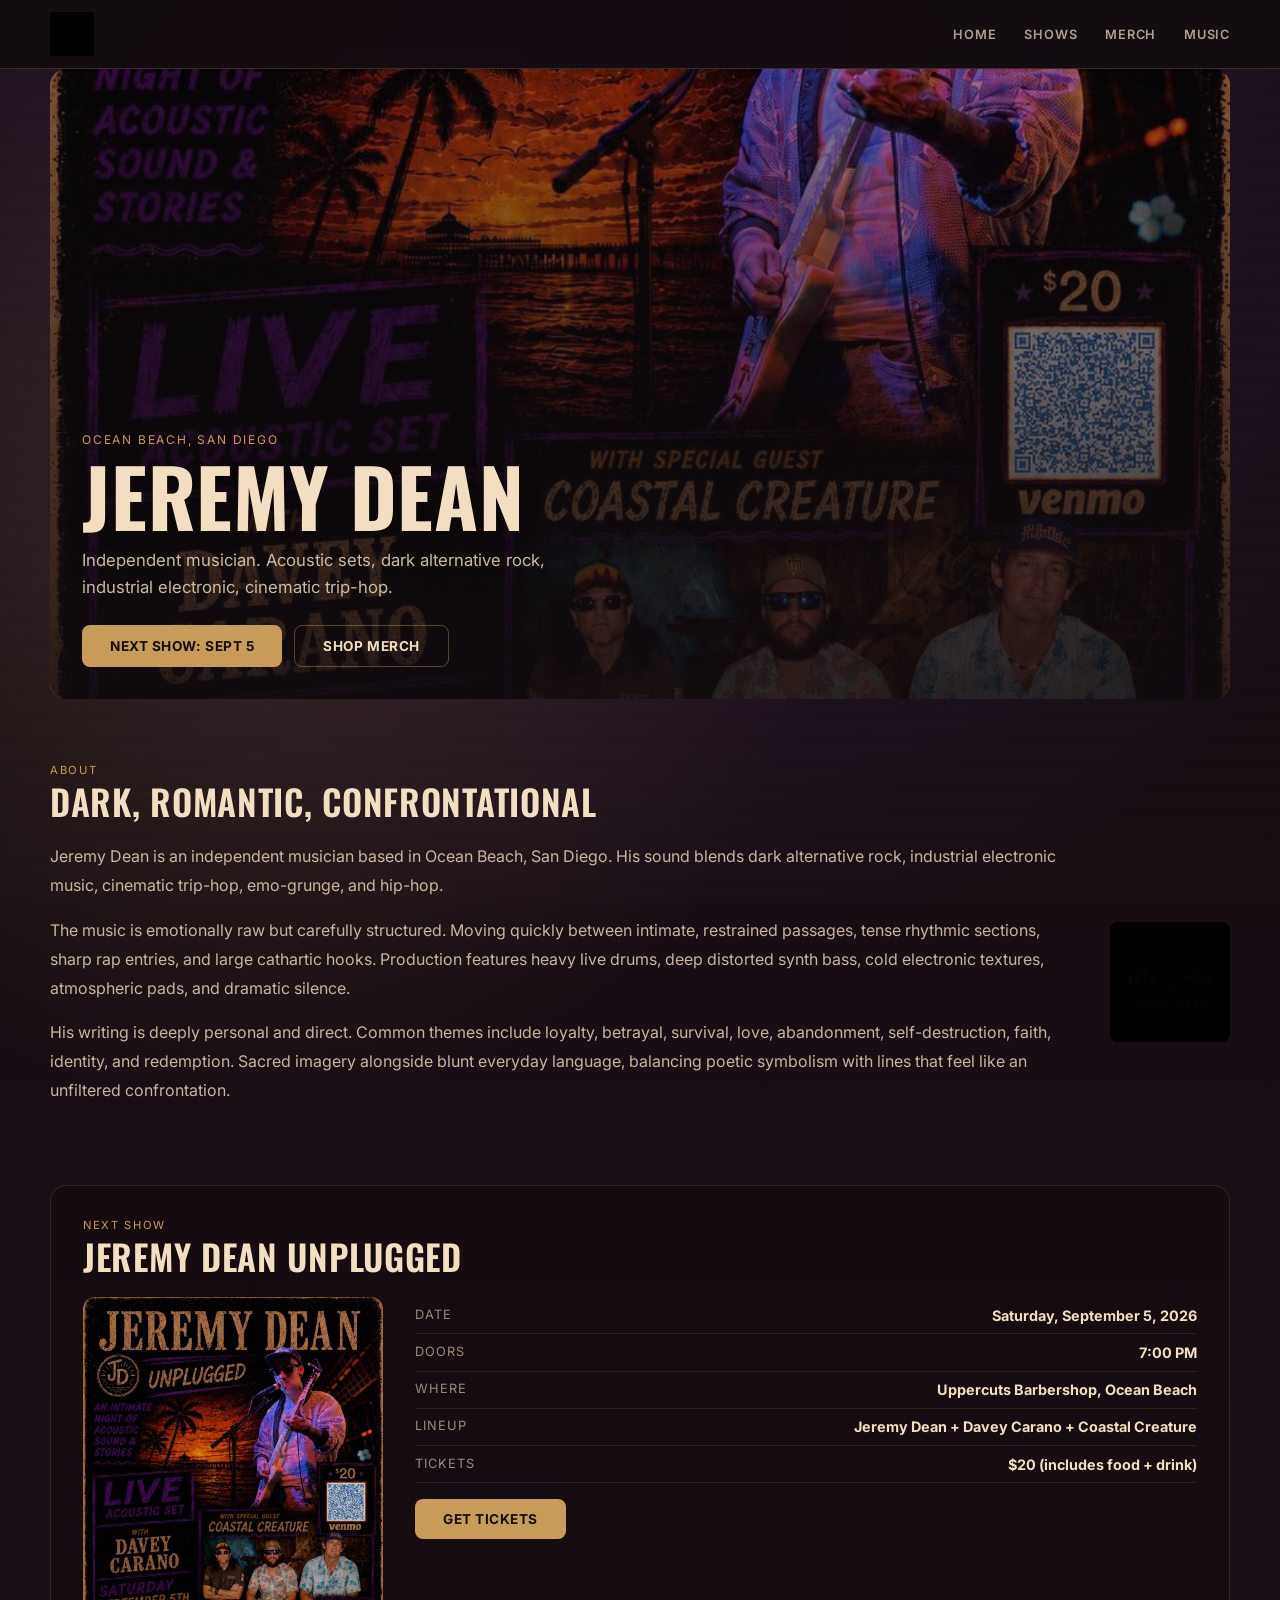
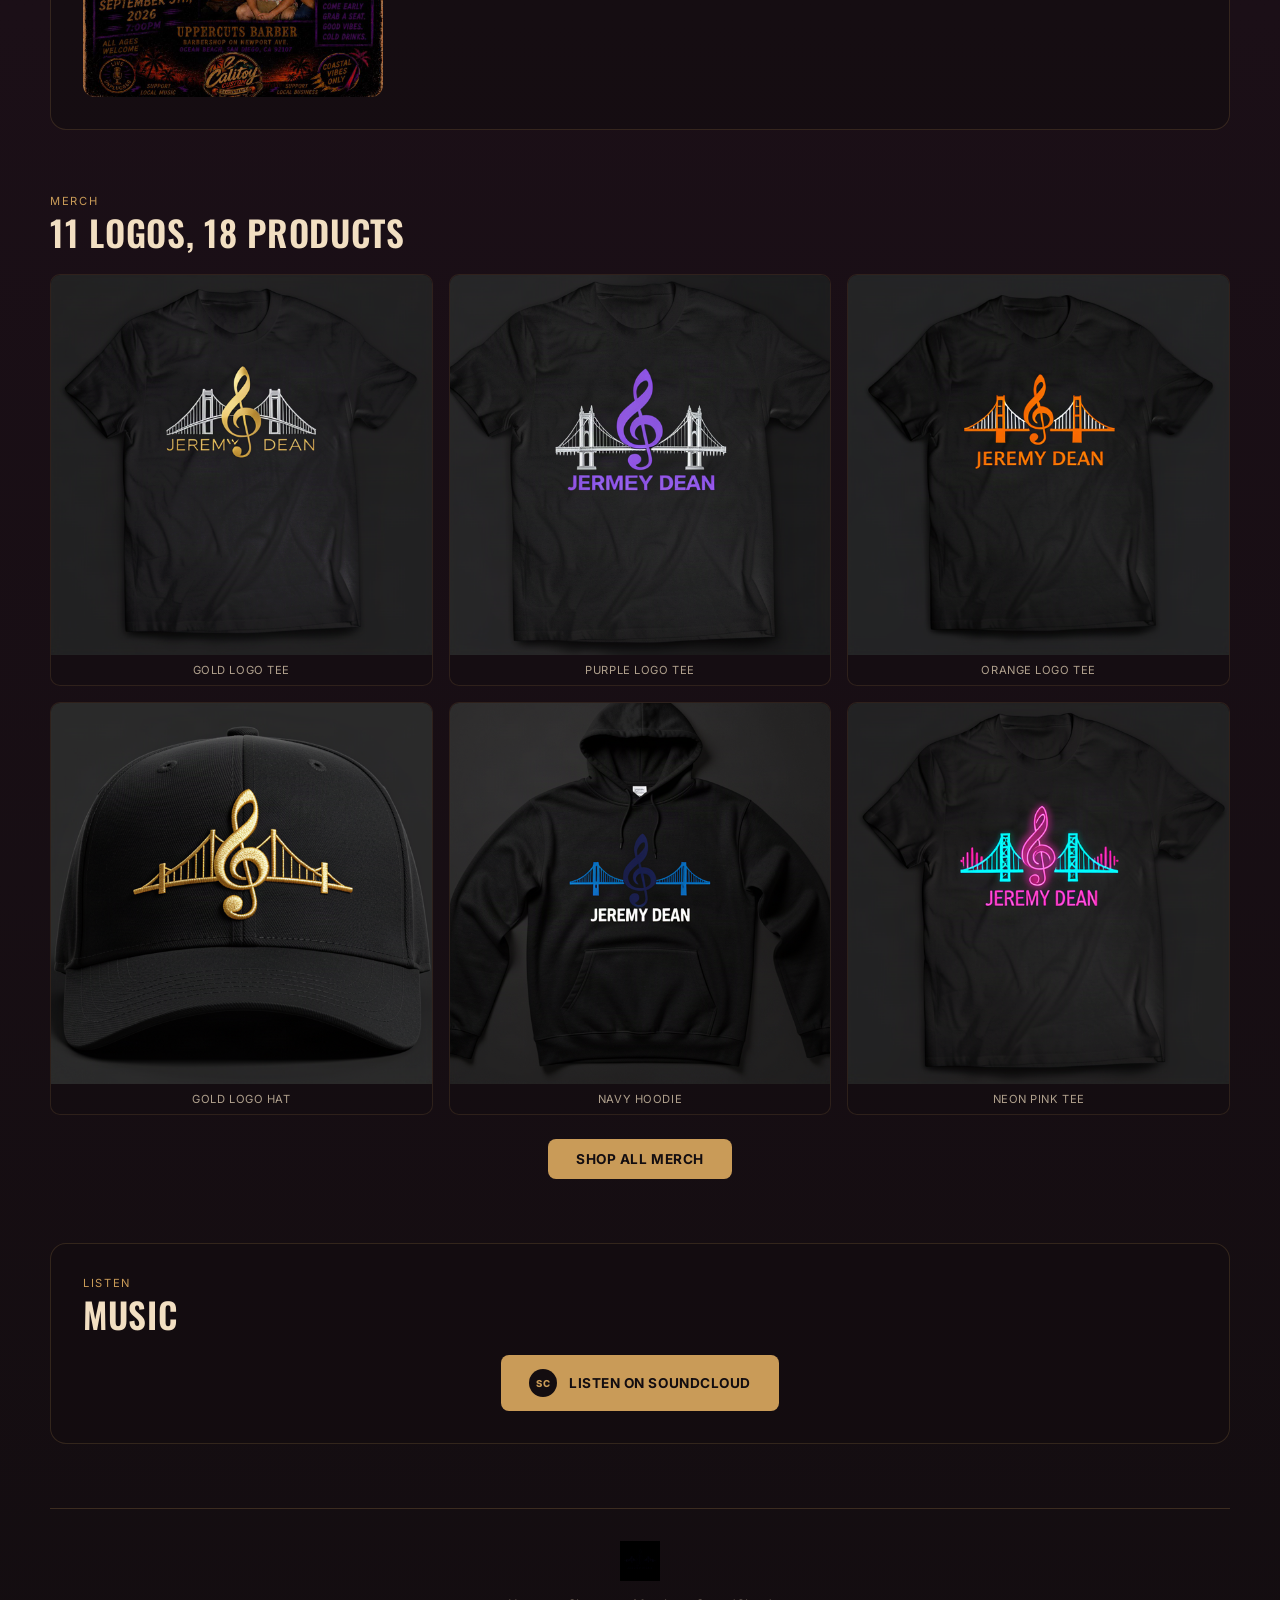
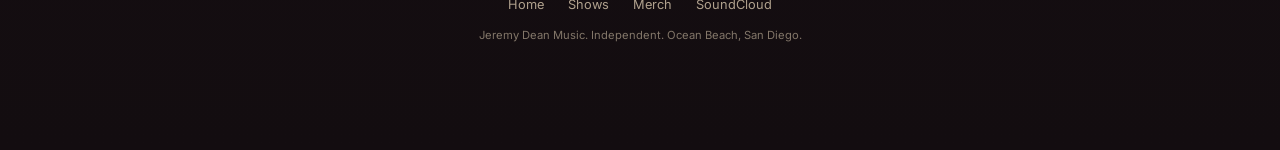
==== index.html @ 2e629093 "Force cache invalidation: add no-cache headers to all pages" ====
<!doctype html>
<html lang="en">
<head>
<meta charset="UTF-8" />
<meta name="viewport" content="width=device-width, initial-scale=1.0" />
<title>Jeremy Dean | Music</title>
<meta name="description" content="Jeremy Dean. Independent musician. Ocean Beach, San Diego. Acoustic sets, dark alternative rock, industrial electronic, cinematic trip-hop." />
<meta property="og:type" content="website" />
<meta property="og:title" content="Jeremy Dean | Music" />
<meta property="og:description" content="Independent musician from Ocean Beach, San Diego. Acoustic sets, dark alternative, industrial electronic, cinematic trip-hop." />
<meta property="og:url" content="https://jeremydeanmusic.com" />
<meta property="og:image" content="https://jeremydeanmusic.com/assets/jeremy-dean-unplugged-poster.jpg" />
<link rel="preconnect" href="https://fonts.googleapis.com" />
<link rel="preconnect" href="https://fonts.gstatic.com" crossorigin />
<link href="https://fonts.googleapis.com/css2?family=Inter:wght@400;500;600;700;800&family=Oswald:wght@400;500;600;700&display=swap" rel="stylesheet" />
<link rel="stylesheet" href="flyer.css" />
<link rel="stylesheet" href="site.css" />
<meta http-equiv="Cache-Control" content="no-cache, no-store, must-revalidate">
</head>
<body>

<header class="site-nav">
  <div class="site-nav__inner">
    <a href="/" class="site-nav__logo">
      <img src="assets/jeremy-dean-brand-mark.jpg" alt="Jeremy Dean" />
    </a>
    <nav class="site-nav__links">
      <a href="/">Home</a>
      <a href="/flyer.html">Shows</a>
      <a href="/merch.html">Merch</a>
      <a href="https://on.soundcloud.com/svPY4LJOPZWUl74EOf" target="_blank" rel="noreferrer">Music</a>
    </nav>
  </div>
</header>

<main class="site-main">

  <section class="site-hero">
    <div class="site-hero__bg">
      <img src="assets/jeremy-dean-unplugged-poster.jpg" alt="" />
    </div>
    <div class="site-hero__overlay"></div>
    <div class="site-hero__content">
      <p class="site-hero__kicker">Ocean Beach, San Diego</p>
      <h1>Jeremy Dean</h1>
      <p class="site-hero__sub">Independent musician. Acoustic sets, dark alternative rock, industrial electronic, cinematic trip-hop.</p>
      <div class="site-hero__actions">
        <a href="/flyer.html" class="site-btn site-btn--primary">Next Show: Sept 5</a>
        <a href="/merch.html" class="site-btn site-btn--ghost">Shop Merch</a>
      </div>
    </div>
  </section>

  <section class="site-section">
    <div class="site-section__head">
      <p class="site-label">About</p>
      <h2>Dark, romantic, confrontational</h2>
    </div>
    <div class="site-about">
      <div class="site-about__text">
        <p>Jeremy Dean is an independent musician based in Ocean Beach, San Diego. His sound blends dark alternative rock, industrial electronic music, cinematic trip-hop, emo-grunge, and hip-hop.</p>
        <p>The music is emotionally raw but carefully structured. Moving quickly between intimate, restrained passages, tense rhythmic sections, sharp rap entries, and large cathartic hooks. Production features heavy live drums, deep distorted synth bass, cold electronic textures, atmospheric pads, and dramatic silence.</p>
        <p>His writing is deeply personal and direct. Common themes include loyalty, betrayal, survival, love, abandonment, self-destruction, faith, identity, and redemption. Sacred imagery alongside blunt everyday language, balancing poetic symbolism with lines that feel like an unfiltered confrontation.</p>
      </div>
      <div class="site-about__logo">
        <img src="assets/jeremy-dean-brand-mark.jpg" alt="Jeremy Dean logo" />
      </div>
    </div>
  </section>

  <section class="site-section site-section--dark">
    <div class="site-section__head">
      <p class="site-label">Next Show</p>
      <h2>Jeremy Dean Unplugged</h2>
    </div>
    <div class="site-show-card">
      <div class="site-show-card__art">
        <img src="assets/jeremy-dean-unplugged-poster.jpg" alt="Jeremy Dean Unplugged poster" />
      </div>
      <div class="site-show-card__info">
        <div class="site-show-strip"><span>Date</span><strong>Saturday, September 5, 2026</strong></div>
        <div class="site-show-strip"><span>Doors</span><strong>7:00 PM</strong></div>
        <div class="site-show-strip"><span>Where</span><strong>Uppercuts Barbershop, Ocean Beach</strong></div>
        <div class="site-show-strip"><span>Lineup</span><strong>Jeremy Dean + Davey Carano + Coastal Creature</strong></div>
        <div class="site-show-strip"><span>Tickets</span><strong>$20 (includes food + drink)</strong></div>
        <a href="/flyer.html" class="site-btn site-btn--primary">Get tickets</a>
      </div>
    </div>
  </section>

  <section class="site-section">
    <div class="site-section__head">
      <p class="site-label">Merch</p>
      <h2>11 logos, 18 products</h2>
    </div>
    <div class="site-merch-preview">
      <div class="site-merch-grid">
        <div class="site-merch-item"><img src="assets/jeremy-dean-tee-gold-black.jpg" alt="" /><span>Gold Logo Tee</span></div>
        <div class="site-merch-item"><img src="assets/jeremy-dean-tee-purple-black.jpg" alt="" /><span>Purple Logo Tee</span></div>
        <div class="site-merch-item"><img src="assets/jeremy-dean-tee-orange-black.jpg" alt="" /><span>Orange Logo Tee</span></div>
        <div class="site-merch-item"><img src="assets/jeremy-dean-hat-gold.jpg" alt="" /><span>Gold Logo Hat</span></div>
        <div class="site-merch-item"><img src="assets/jeremy-dean-hoodie-blue-navy.jpg" alt="" /><span>Navy Hoodie</span></div>
        <div class="site-merch-item"><img src="assets/jeremy-dean-tee-neon-pink.jpg" alt="" /><span>Neon Pink Tee</span></div>
      </div>
      <a href="/merch.html" class="site-btn site-btn--primary">Shop all merch</a>
    </div>
  </section>

  <section class="site-section site-section--dark">
    <div class="site-section__head">
      <p class="site-label">Listen</p>
      <h2>Music</h2>
    </div>
    <div class="site-music">
      <a href="https://on.soundcloud.com/svPY4LJOPZWUl74EOf" target="_blank" rel="noreferrer" class="site-music__link">
        <span class="site-music__icon">SC</span>
        <span>Listen on SoundCloud</span>
      </a>
    </div>
  </section>

  <footer class="site-footer">
    <div class="site-footer__inner">
      <img src="assets/jeremy-dean-brand-mark.jpg" alt="Jeremy Dean" class="site-footer__logo" />
      <div class="site-footer__links">
        <a href="/">Home</a>
        <a href="/flyer.html">Shows</a>
        <a href="/merch.html">Merch</a>
        <a href="https://on.soundcloud.com/svPY4LJOPZWUl74EOf" target="_blank" rel="noreferrer">SoundCloud</a>
      </div>
      <p class="site-footer__copy">Jeremy Dean Music. Independent. Ocean Beach, San Diego.</p>
    </div>
  </footer>

</main>

</body>
</html>
<!-- cache bust Wed Sep  2 03:53:44 UTC 2026 -->
---- flyer.css ----
:root {
  --bg: #130d10;
  --bg-2: #23131f;
  --gold: #c99b58;
  --gold-soft: #e8c88b;
  --purple: #5c2d88;
  --purple-soft: #8c58bd;
  --text: #f2dfc2;
  --muted: rgba(242, 223, 194, 0.78);
  --panel: rgba(24, 13, 19, 0.88);
  --line: rgba(201, 155, 88, 0.22);
  --shadow: 0 24px 80px rgba(0, 0, 0, 0.35);
}

* { box-sizing: border-box; }
body {
  margin: 0;
  font-family: 'Inter', sans-serif;
  color: var(--text);
  background:
    radial-gradient(circle at top, rgba(92, 45, 136, 0.34), transparent 28%),
    radial-gradient(circle at 20% 15%, rgba(201, 155, 88, 0.16), transparent 20%),
    linear-gradient(180deg, #120b0f 0%, #1b0f17 48%, #130d10 100%);
}
body::before {
  content: '';
  position: fixed;
  inset: 0;
  pointer-events: none;
  background:
    linear-gradient(rgba(255,255,255,0.02), rgba(255,255,255,0.02)),
    repeating-linear-gradient(0deg, transparent 0 11px, rgba(255,255,255,0.02) 11px 12px);
  opacity: 0.5;
}
img { display: block; max-width: 100%; }
a { color: inherit; text-decoration: none; }

.flyer-page {
  width: min(1180px, calc(100% - 2rem));
  margin: 0 auto;
  padding: 2rem 0 4rem;
}

.flyer-hero {
  display: grid;
  grid-template-columns: minmax(360px, 430px) minmax(0, 1fr);
  gap: 2rem;
  align-items: center;
}

.flyer-hero--posterish {
  align-items: stretch;
}

@media (min-width: 901px) {
  .flyer-hero {
    grid-template-columns: 1fr;
    gap: 0;
    position: relative;
    align-items: stretch;
  }

  .flyer-hero__art {
    position: relative;
    inset: auto;
    order: 1;
  }

  .flyer-hero__art img {
    width: 100%;
    height: auto;
    min-height: 0;
    object-fit: unset;
    object-position: center top;
    border-radius: 0;
    background: transparent;
  }

  .flyer-hero__content {
    order: 2;
    position: absolute;
    top: 50%;
    left: 3rem;
    transform: translateY(-50%);
    max-width: 640px;
    width: min(640px, calc(100% - 6rem));
    margin: 0;
    z-index: 2;
  }
}

.flyer-hero__art {
  position: relative;
}

.flyer-hero__art img,
.flyer-actions-card,
.flyer-panel,
.flyer-copy {
  border: 1px solid var(--line);
  box-shadow: var(--shadow);
}

.flyer-hero__art img {
  border-radius: 22px;
  overflow: hidden;
}

.flyer-hero__art--stacked {
  display: grid;
  gap: 1rem;
}

.flyer-hero__insert {
  max-width: 280px;
  margin-left: auto;
  border: 1px solid var(--line);
  box-shadow: var(--shadow);
}

.flyer-hero__content,
.flyer-panel,
.flyer-actions-card,
.flyer-copy {
  background: linear-gradient(180deg, rgba(27, 15, 23, 0.95), rgba(19, 13, 16, 0.94));
  border-radius: 22px;
}

.flyer-hero__content {
  padding: 2.4rem;
  display: flex;
  flex-direction: column;
  justify-content: center;
}

.flyer-hero__logo {
  width: min(250px, 66%);
  margin: 0 0 1.25rem;
  filter: brightness(10) saturate(1.65) contrast(1.08);
  opacity: 0.94;
}

.flyer-kicker,
.flyer-label {
  margin: 0 0 0.75rem;
  text-transform: uppercase;
  letter-spacing: 0.24em;
  font-size: 0.74rem;
  font-weight: 800;
  color: var(--purple-soft);
}

h1, h2 {
  margin: 0 0 1rem;
  font-family: 'Oswald', sans-serif;
  text-transform: uppercase;
  line-height: 0.95;
  letter-spacing: 0.02em;
}

h1 {
  font-size: clamp(3.5rem, 8vw, 7rem);
  color: var(--gold-soft);
  text-shadow: 0 4px 18px rgba(0,0,0,0.3);
}

.flyer-ticket-badge {
  display: inline-grid;
  gap: 0.2rem;
  align-self: flex-start;
  margin: 0.35rem 0 0.75rem;
  padding: 0.85rem 1.05rem;
  border-radius: 18px;
  background: linear-gradient(135deg, rgba(201,155,88,0.24), rgba(92,45,136,0.24));
  border: 1px solid var(--line);
  box-shadow: var(--shadow);
}

.flyer-ticket-badge span {
  font-family: 'Oswald', sans-serif;
  font-size: 2rem;
  line-height: 1;
  color: var(--gold-soft);
}

.flyer-ticket-badge small {
  color: var(--muted);
  text-transform: uppercase;
  letter-spacing: 0.14em;
}

.flyer-poster-strips {
  display: grid;
  gap: 0.8rem;
  margin: 1.25rem 0 1rem;
}

.flyer-strip {
  display: flex;
  justify-content: space-between;
  gap: 1rem;
  padding: 0.85rem 1rem;
  border-radius: 14px;
  border: 1px solid var(--line);
  background: linear-gradient(135deg, rgba(92, 45, 136, 0.22), rgba(201, 155, 88, 0.12));
}

.flyer-strip span {
  text-transform: uppercase;
  letter-spacing: 0.14em;
  font-size: 0.76rem;
  color: var(--purple-soft);
  font-weight: 800;
}

.flyer-strip strong {
  color: var(--text);
}

h2 {
  font-size: clamp(1.8rem, 4vw, 3rem);
  color: var(--gold);
}

.flyer-subhead,
.flyer-panel p,
.flyer-copy p,
.flyer-copy li,
.flyer-actions-card p {
  color: var(--muted);
  line-height: 1.8;
}

.flyer-flow-banner {
  display: grid;
  grid-template-columns: repeat(2, minmax(0, 1fr));
  gap: 0.8rem;
  margin: 1rem 0 0.75rem;
}

.flyer-flow-banner div {
  display: grid;
  gap: 0.25rem;
  padding: 0.85rem 0.95rem;
  border-radius: 16px;
  border: 1px solid var(--line);
  background: linear-gradient(135deg, rgba(201, 155, 88, 0.18), rgba(92, 45, 136, 0.18));
}

.flyer-flow-banner span {
  width: 1.6rem;
  height: 1.6rem;
  display: inline-flex;
  align-items: center;
  justify-content: center;
  border-radius: 999px;
  background: var(--gold-soft);
  color: #1a0f0d;
  font-weight: 800;
}

.flyer-flow-banner strong {
  text-transform: uppercase;
  letter-spacing: 0.08em;
  font-size: 0.84rem;
}

.flyer-lineup {
  margin: 1rem 0 0.75rem;
  padding-left: 0.1rem;
}

.flyer-lineup__label {
  margin: 0 0 0.4rem;
  text-transform: uppercase;
  letter-spacing: 0.18em;
  font-size: 0.72rem;
  color: var(--purple-soft);
  font-weight: 800;
}

.flyer-lineup__headliner {
  font-family: 'Oswald', sans-serif;
  text-transform: uppercase;
  font-size: clamp(2.1rem, 5vw, 3.6rem);
  line-height: 0.92;
  color: var(--gold-soft);
}

.flyer-lineup__support {
  margin-top: 0.4rem;
  font-size: 1rem;
  letter-spacing: 0.06em;
  text-transform: uppercase;
  color: rgba(242, 223, 194, 0.84);
}

.flyer-cta-row {
  display: flex;
  gap: 1rem;
  flex-wrap: wrap;
  margin-top: 2rem;
}

.flyer-button {
  display: inline-flex;
  align-items: center;
  justify-content: center;
  border-radius: 999px;
  padding: 0.95rem 1.35rem;
  border: 1px solid transparent;
  font-weight: 800;
}

.flyer-button--primary {
  background: linear-gradient(135deg, var(--gold), #f0ba67);
  color: #1a0f0d;
}

.flyer-button--ghost {
  border-color: rgba(201, 155, 88, 0.35);
  background: rgba(255, 255, 255, 0.03);
}

.flyer-button--full {
  width: 100%;
}

.flyer-ticket-section {
  display: grid;
  grid-template-columns: minmax(0, 1.1fr) minmax(280px, 0.9fr);
  gap: 1.5rem;
  margin-top: 1.5rem;
}

.flyer-ticket-intro,
.flyer-form,
.flyer-payment-card {
  border-radius: 22px;
  border: 1px solid var(--line);
  box-shadow: var(--shadow);
  background: linear-gradient(180deg, rgba(27, 15, 23, 0.95), rgba(19, 13, 16, 0.94));
}

.flyer-ticket-intro {
  grid-column: 1 / -1;
  padding: 1.5rem;
}

.flyer-form,
.flyer-payment-card {
  padding: 1.5rem;
}

.flyer-form {
  display: grid;
  gap: 1rem;
}

.flyer-form__label {
  text-transform: uppercase;
  letter-spacing: 0.22em;
  font-size: 0.72rem;
  color: var(--gold);
  font-weight: 800;
}

.flyer-form__grid {
  display: grid;
  grid-template-columns: repeat(2, minmax(0, 1fr));
  gap: 1rem;
}

.flyer-form label {
  display: grid;
  gap: 0.45rem;
  font-weight: 700;
}

.flyer-form input,
.flyer-form select,
.flyer-form textarea {
  width: 100%;
  border: 1px solid rgba(201, 155, 88, 0.22);
  background: rgba(255,255,255,0.06);
  color: var(--text);
  padding: 0.95rem 1rem;
  font: inherit;
}

.flyer-form input::placeholder,
.flyer-form textarea::placeholder {
  color: rgba(242, 223, 194, 0.42);
}

.flyer-form textarea {
  resize: vertical;
}

.flyer-form-note,
.flyer-payment-card p {
  color: var(--muted);
  line-height: 1.8;
}

.flyer-payment-card {
  display: grid;
  gap: 1rem;
  align-content: start;
}

.flyer-payment-card__poster {
  width: 100%;
  border-radius: 18px;
  border: 1px solid var(--line);
  box-shadow: var(--shadow);
}

.flyer-payment-card__qr {
  width: min(100%, 320px);
  background: #fff;
  padding: 0.5rem;
  border-radius: 18px;
}

.flyer-pay-card {
  display: grid;
  grid-template-columns: minmax(280px, 420px) minmax(0, 1fr);
  gap: 1.5rem;
  align-items: center;
  margin-top: 2rem;
}

.flyer-pay-card__art img,
.flyer-pay-card__copy {
  border-radius: 22px;
  border: 1px solid var(--line);
  box-shadow: var(--shadow);
}

.flyer-pay-card__art img {
  width: 100%;
}

.flyer-pay-card__copy {
  padding: 1.7rem;
  background: linear-gradient(180deg, rgba(92, 45, 136, 0.2), rgba(19, 13, 16, 0.94));
}

.flyer-grid {
  display: grid;
  grid-template-columns: repeat(2, minmax(0, 1fr));
  gap: 1.25rem;
  margin-top: 2rem;
}

.flyer-grid--posterish .flyer-panel--highlight {
  background: linear-gradient(180deg, rgba(92, 45, 136, 0.34), rgba(19, 13, 16, 0.94));
}

.flyer-panel__support {
  font-size: 1rem;
  text-transform: uppercase;
  letter-spacing: 0.08em;
}

.flyer-flow-list {
  margin: 1rem 0 0;
  padding-left: 1.2rem;
  color: var(--muted);
}

.flyer-flow-list li + li {
  margin-top: 0.6rem;
}

.flyer-panel--flow {
  display: grid;
  gap: 0.8rem;
}

.flyer-panel--ghosted {
  background: linear-gradient(180deg, rgba(201, 155, 88, 0.16), rgba(19, 13, 16, 0.94));
}

.flyer-panel--guest-card {
  display: grid;
  gap: 1rem;
  align-content: start;
}

.flyer-panel__image {
  width: 100%;
  border-radius: 18px;
  border: 1px solid var(--line);
  box-shadow: var(--shadow);
}

.flyer-panel,
.flyer-copy,
.flyer-actions-card {
  padding: 1.5rem;
}

.flyer-details {
  display: grid;
  grid-template-columns: minmax(0, 1.2fr) minmax(280px, 0.8fr);
  gap: 1.5rem;
  margin-top: 1.5rem;
}

.flyer-guest-band {
  display: grid;
  grid-template-columns: minmax(320px, 480px) minmax(0, 1fr);
  gap: 1.5rem;
  align-items: center;
  margin-top: 1.5rem;
}

.flyer-guest-band__image img {
  border-radius: 22px;
  border: 1px solid var(--line);
  box-shadow: var(--shadow);
}

.flyer-guest-band__copy {
  padding: 1.5rem;
  border-radius: 22px;
  border: 1px solid var(--line);
  box-shadow: var(--shadow);
  background: linear-gradient(180deg, rgba(27, 15, 23, 0.95), rgba(19, 13, 16, 0.94));
}

.flyer-guest-band__copy--accent {
  background: linear-gradient(180deg, rgba(92, 45, 136, 0.26), rgba(19, 13, 16, 0.94));
}

.flyer-full-poster {
  margin-top: 1.5rem;
  padding: 1.5rem;
  border-radius: 22px;
  border: 1px solid var(--line);
  box-shadow: var(--shadow);
  background: linear-gradient(180deg, rgba(27, 15, 23, 0.95), rgba(19, 13, 16, 0.94));
}

.flyer-full-poster__image {
  width: 100%;
  border-radius: 18px;
  border: 1px solid var(--line);
  box-shadow: var(--shadow);
}

.flyer-footer {
  margin-top: 1.5rem;
  padding: 1rem 0 0.25rem;
  text-align: center;
  display: grid;
  gap: 0.35rem;
}

.flyer-footer__label {
  color: var(--muted);
  text-transform: uppercase;
  letter-spacing: 0.14em;
  font-size: 0.68rem;
}

.flyer-footer a {
  color: var(--gold-soft);
  text-transform: uppercase;
  letter-spacing: 0.14em;
  font-size: 0.78rem;
}

.flyer-footer__sponsor-link {
  display: inline-flex;
  justify-content: center;
}

.flyer-footer__sponsor-image {
  width: min(100%, 320px);
  border-radius: 22px;
  border: 1px solid var(--line);
  box-shadow: var(--shadow);
}

.flyer-footer__sponsor-image--calitoy {
  width: min(100%, 132px);
  border: 0;
  border-radius: 8px;
  box-shadow: none;
  opacity: 0.58;
  transition: opacity 0.2s ease;
}

.flyer-footer__sponsor-link:hover .flyer-footer__sponsor-image--calitoy {
  opacity: 0.82;
}

.flyer-copy ul {
  margin: 1rem 0 0;
  padding-left: 1.2rem;
}

.flyer-copy li + li {
  margin-top: 0.6rem;
}

@media (max-width: 900px) {
  .flyer-pay-card,
  .flyer-ticket-section,
  .flyer-hero,
  .flyer-grid,
  .flyer-details,
  .flyer-guest-band {
    grid-template-columns: 1fr;
  }

  .flyer-form__grid,
  .flyer-flow-banner {
    grid-template-columns: 1fr;
  }

  .flyer-strip {
    flex-direction: column;
    align-items: flex-start;
  }

  .flyer-page {
    width: min(100%, calc(100% - 1rem));
    padding-top: 1rem;
  }

  .flyer-hero__content,
  .flyer-panel,
  .flyer-copy,
  .flyer-actions-card {
    padding: 1.2rem;
  }

  .flyer-ticket-badge {
    width: 100%;
  }

  .flyer-lineup__support {
    letter-spacing: 0.04em;
  }
}
---- site.css ----
/* Jeremy Dean site navigation + layout */

.site-nav {
  position: sticky;
  top: 0;
  z-index: 100;
  background: rgba(19, 13, 16, 0.92);
  backdrop-filter: blur(12px);
  border-bottom: 1px solid rgba(201, 155, 88, 0.22);
}
.site-nav__inner {
  width: min(1180px, calc(100% - 2rem));
  margin: 0 auto;
  display: flex;
  align-items: center;
  justify-content: space-between;
  padding: 0.75rem 0;
  gap: 1rem;
}
.site-nav__logo img {
  height: 44px;
  width: auto;
}
.site-nav__links {
  display: flex;
  gap: 1.75rem;
  font-size: 0.8rem;
  font-weight: 600;
  letter-spacing: 0.06em;
  text-transform: uppercase;
}
.site-nav__links a {
  color: rgba(242, 223, 194, 0.7);
  transition: color 0.2s;
}
.site-nav__links a:hover {
  color: #c99b58;
}

.site-main {
  width: min(1180px, calc(100% - 2rem));
  margin: 0 auto;
  padding: 0 0 4rem;
}

/* Hero */
.site-hero {
  position: relative;
  height: 70vh;
  min-height: 420px;
  border-radius: 16px;
  overflow: hidden;
  margin-bottom: 4rem;
}
.site-hero__bg {
  position: absolute;
  inset: 0;
  z-index: 0;
}
.site-hero__bg img {
  width: 100%;
  height: 100%;
  object-fit: cover;
  object-position: center;
}
.site-hero__overlay {
  position: absolute;
  inset: 0;
  z-index: 1;
  background: linear-gradient(180deg, rgba(19, 13, 16, 0.3) 0%, rgba(19, 13, 16, 0.85) 100%);
}
.site-hero__content {
  position: relative;
  z-index: 2;
  display: flex;
  flex-direction: column;
  justify-content: flex-end;
  height: 100%;
  padding: 2rem;
}
.site-hero__kicker {
  font-size: 0.75rem;
  text-transform: uppercase;
  letter-spacing: 0.15em;
  color: #c99b58;
  margin-bottom: 0.5rem;
}
.site-hero h1 {
  font-family: 'Oswald', sans-serif;
  font-size: clamp(2.5rem, 7vw, 5rem);
  font-weight: 700;
  letter-spacing: 0.01em;
  line-height: 1;
  margin: 0 0 0.75rem;
  color: #f2dfc2;
}
.site-hero__sub {
  font-size: 1.05rem;
  color: rgba(242, 223, 194, 0.82);
  max-width: 480px;
  line-height: 1.6;
  margin: 0 0 1.5rem;
}
.site-hero__actions {
  display: flex;
  gap: 0.75rem;
  flex-wrap: wrap;
}

/* Buttons */
.site-btn {
  display: inline-flex;
  align-items: center;
  padding: 12px 28px;
  border-radius: 8px;
  font-weight: 700;
  font-size: 0.85rem;
  letter-spacing: 0.04em;
  text-transform: uppercase;
  transition: transform 0.15s, background 0.15s;
}
.site-btn--primary {
  background: #c99b58;
  color: #130d10;
}
.site-btn--primary:hover {
  transform: translateY(-2px);
  background: #e8c88b;
}
.site-btn--ghost {
  background: transparent;
  border: 1px solid rgba(201, 155, 88, 0.4);
  color: #f2dfc2;
}
.site-btn--ghost:hover {
  border-color: #c99b58;
  color: #c99b58;
}

/* Sections */
.site-section {
  margin-bottom: 4rem;
}
.site-section--dark {
  background: rgba(19, 13, 16, 0.6);
  border: 1px solid rgba(201, 155, 88, 0.18);
  border-radius: 16px;
  padding: 2rem;
}
.site-section__head {
  margin-bottom: 1.5rem;
}
.site-label {
  font-size: 0.7rem;
  text-transform: uppercase;
  letter-spacing: 0.15em;
  color: #c99b58;
  margin: 0 0 0.5rem;
}
.site-section h2 {
  font-family: 'Oswald', sans-serif;
  font-size: clamp(1.5rem, 4vw, 2.2rem);
  font-weight: 600;
  margin: 0;
  color: #f2dfc2;
}

/* About */
.site-about {
  display: grid;
  grid-template-columns: 1fr auto;
  gap: 2rem;
  align-items: center;
}
.site-about__text p {
  color: rgba(242, 223, 194, 0.8);
  line-height: 1.8;
  margin: 0 0 1rem;
}
.site-about__logo img {
  height: 120px;
  width: auto;
  border-radius: 8px;
}
@media (max-width: 700px) {
  .site-about {
    grid-template-columns: 1fr;
  }
  .site-about__logo {
    display: none;
  }
}

/* Show card */
.site-show-card {
  display: grid;
  grid-template-columns: 300px 1fr;
  gap: 2rem;
  align-items: start;
}
.site-show-card__art img {
  width: 100%;
  border-radius: 12px;
}
.site-show-strip {
  display: flex;
  justify-content: space-between;
  padding: 0.6rem 0;
  border-bottom: 1px solid rgba(201, 155, 88, 0.14);
  font-size: 0.9rem;
}
.site-show-strip span {
  color: rgba(242, 223, 194, 0.6);
  font-size: 0.8rem;
  text-transform: uppercase;
  letter-spacing: 0.08em;
}
.site-show-strip strong {
  color: #f2dfc2;
}
.site-show-card__info .site-btn {
  margin-top: 1rem;
}
@media (max-width: 700px) {
  .site-show-card {
    grid-template-columns: 1fr;
  }
}

/* Merch preview */
.site-merch-preview {
  text-align: center;
}
.site-merch-grid {
  display: grid;
  grid-template-columns: repeat(3, 1fr);
  gap: 1rem;
  margin-bottom: 1.5rem;
}
@media (max-width: 700px) {
  .site-merch-grid {
    grid-template-columns: repeat(2, 1fr);
  }
}
.site-merch-item {
  background: rgba(19, 13, 16, 0.5);
  border: 1px solid rgba(201, 155, 88, 0.14);
  border-radius: 10px;
  overflow: hidden;
}
.site-merch-item img {
  width: 100%;
  aspect-ratio: 1;
  object-fit: cover;
}
.site-merch-item span {
  display: block;
  padding: 0.5rem;
  font-size: 0.7rem;
  color: rgba(242, 223, 194, 0.7);
  text-transform: uppercase;
  letter-spacing: 0.05em;
}

/* Music */
.site-music {
  text-align: center;
}
.site-music__link {
  display: inline-flex;
  align-items: center;
  gap: 0.75rem;
  padding: 14px 28px;
  background: #c99b58;
  color: #130d10;
  border-radius: 8px;
  font-weight: 700;
  font-size: 0.85rem;
  text-transform: uppercase;
  letter-spacing: 0.04em;
  transition: transform 0.15s;
}
.site-music__link:hover {
  transform: translateY(-2px);
}
.site-music__icon {
  background: #130d10;
  color: #c99b58;
  width: 28px;
  height: 28px;
  display: flex;
  align-items: center;
  justify-content: center;
  border-radius: 50%;
  font-size: 0.6rem;
  font-weight: 800;
}

/* Footer */
.site-footer {
  border-top: 1px solid rgba(201, 155, 88, 0.22);
  margin-top: 4rem;
  padding: 2rem 0;
}
.site-footer__inner {
  width: min(1180px, calc(100% - 2rem));
  margin: 0 auto;
  text-align: center;
}
.site-footer__logo {
  height: 40px;
  margin: 0 auto 1rem;
}
.site-footer__links {
  display: flex;
  gap: 1.5rem;
  justify-content: center;
  margin-bottom: 1rem;
  flex-wrap: wrap;
}
.site-footer__links a {
  font-size: 0.8rem;
  color: rgba(242, 223, 194, 0.7);
  transition: color 0.2s;
}
.site-footer__links a:hover {
  color: #c99b58;
}
.site-footer__copy {
  font-size: 0.7rem;
  color: rgba(242, 223, 194, 0.5);
}
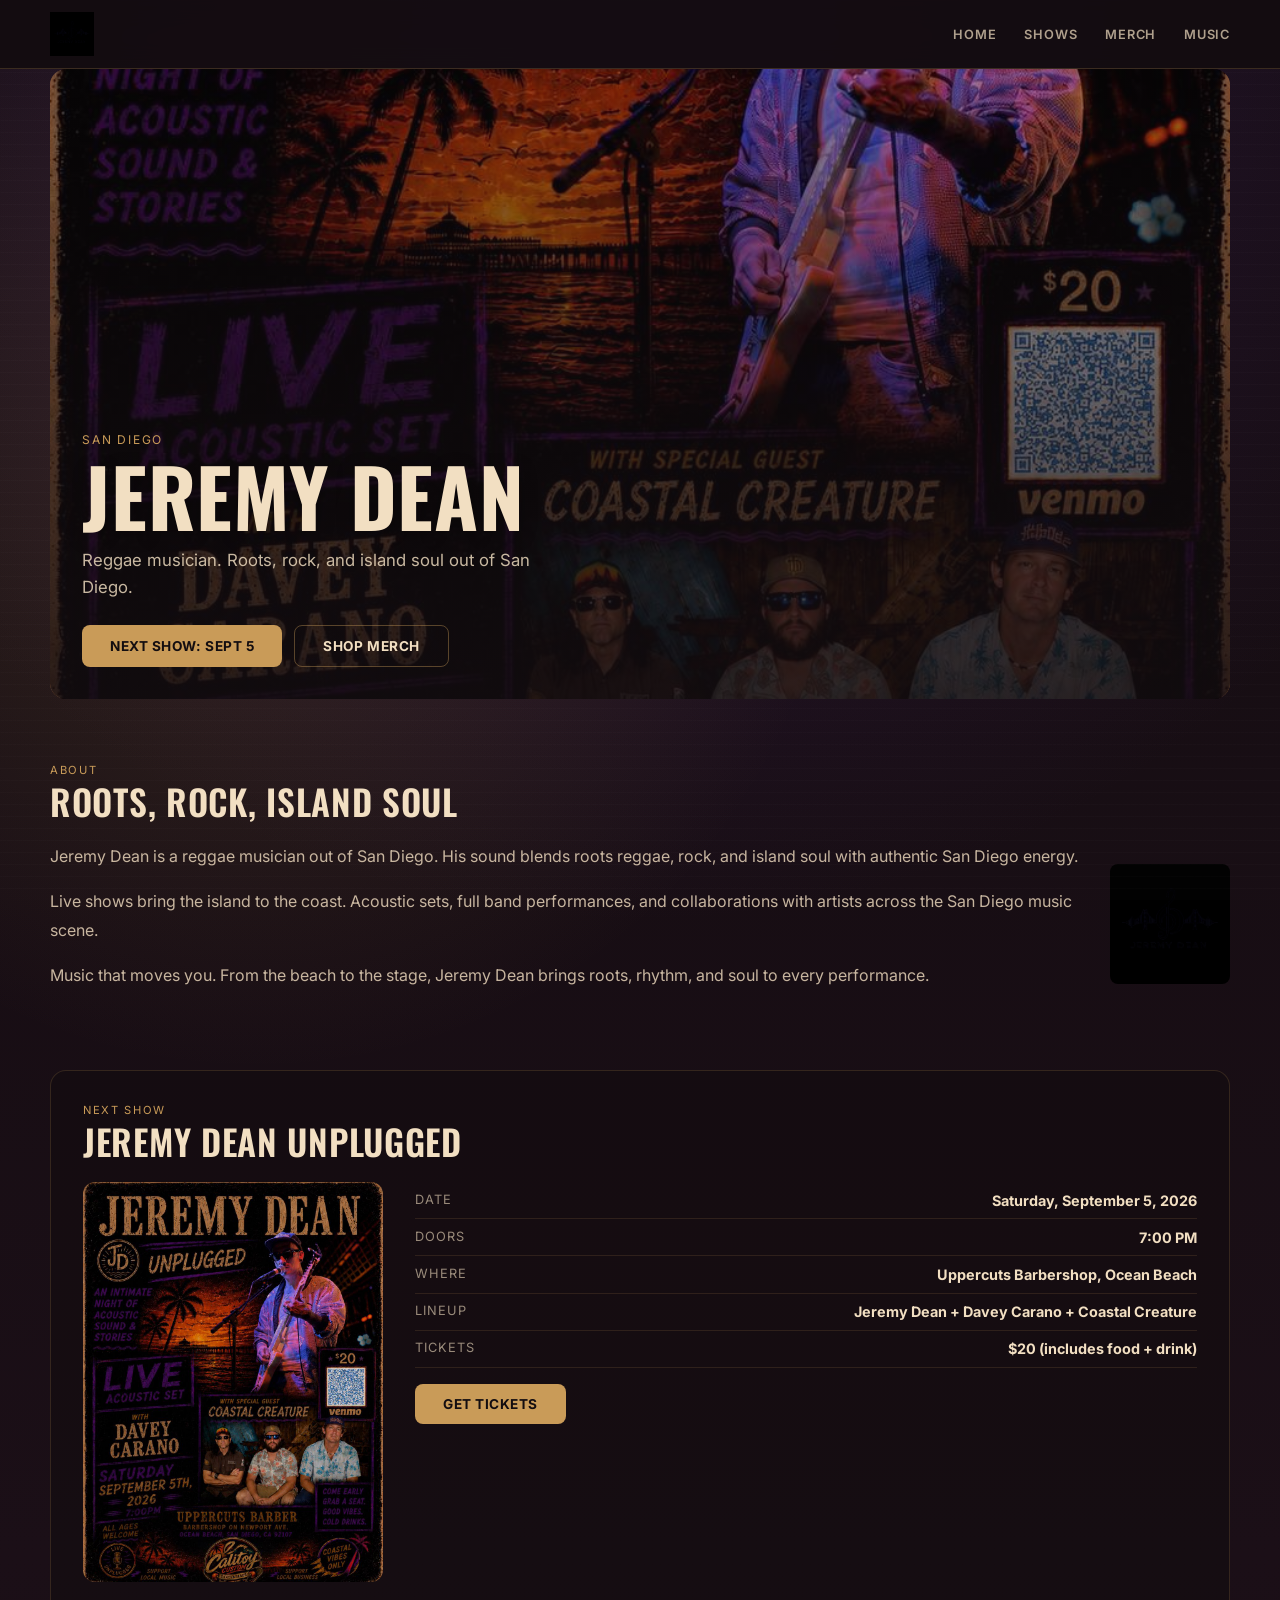
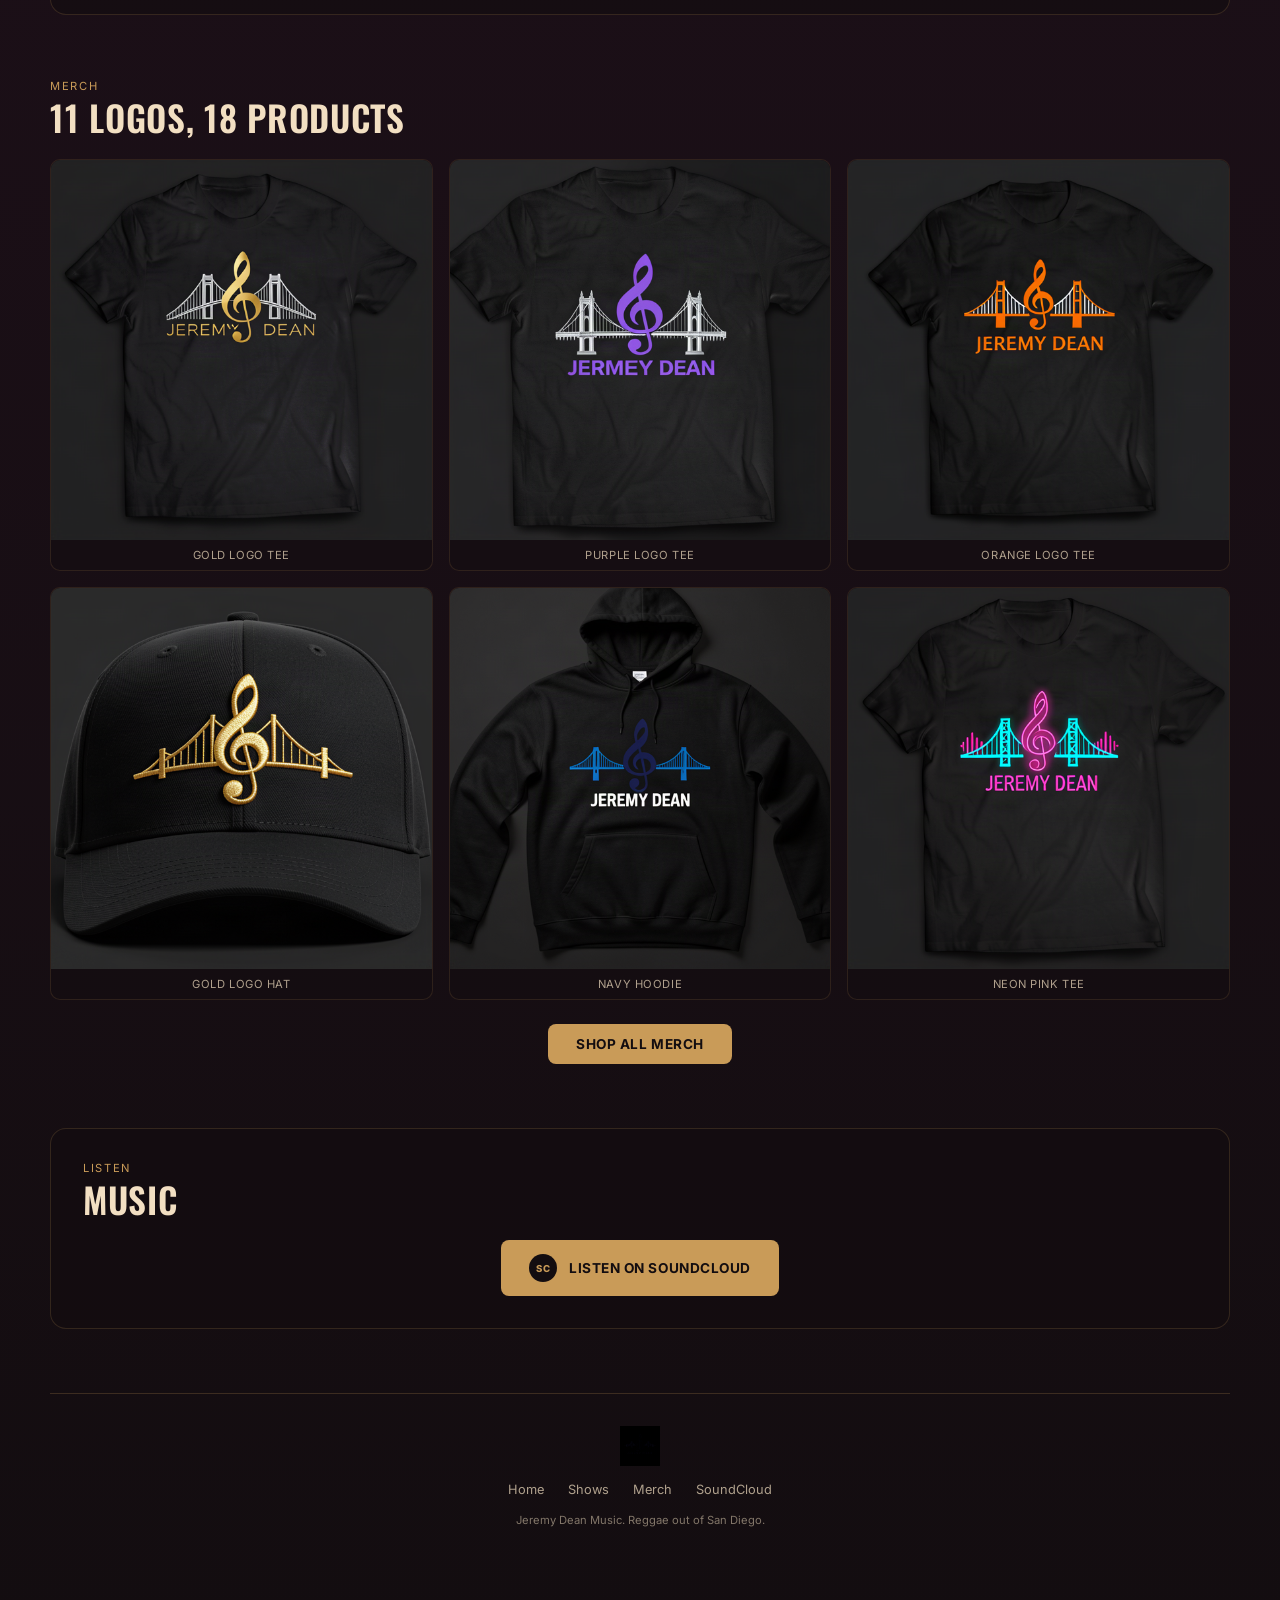
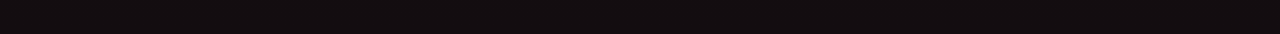
==== commit 930d5bd0: "Replace Joseph Calitoy bio with Jeremy Dean's actual bio Jeremy Dean is a reggae musician out of San" ====
--- a/index.html
+++ b/index.html
@@ -4,10 +4,10 @@
 <meta charset="UTF-8" />
 <meta name="viewport" content="width=device-width, initial-scale=1.0" />
 <title>Jeremy Dean | Music</title>
-<meta name="description" content="Jeremy Dean. Independent musician. Ocean Beach, San Diego. Acoustic sets, dark alternative rock, industrial electronic, cinematic trip-hop." />
+<meta name="description" content="Jeremy Dean. Reggae musician out of San Diego. Roots, rock, and island soul." />
 <meta property="og:type" content="website" />
 <meta property="og:title" content="Jeremy Dean | Music" />
-<meta property="og:description" content="Independent musician from Ocean Beach, San Diego. Acoustic sets, dark alternative, industrial electronic, cinematic trip-hop." />
+<meta property="og:description" content="Jeremy Dean. Reggae musician out of San Diego. Roots, rock, and island soul." />
 <meta property="og:url" content="https://jeremydeanmusic.com" />
 <meta property="og:image" content="https://jeremydeanmusic.com/assets/jeremy-dean-unplugged-poster.jpg" />
 <link rel="preconnect" href="https://fonts.googleapis.com" />
@@ -41,9 +41,9 @@
     </div>
     <div class="site-hero__overlay"></div>
     <div class="site-hero__content">
-      <p class="site-hero__kicker">Ocean Beach, San Diego</p>
+      <p class="site-hero__kicker">San Diego</p>
       <h1>Jeremy Dean</h1>
-      <p class="site-hero__sub">Independent musician. Acoustic sets, dark alternative rock, industrial electronic, cinematic trip-hop.</p>
+      <p class="site-hero__sub">Reggae musician. Roots, rock, and island soul out of San Diego.</p>
       <div class="site-hero__actions">
         <a href="/flyer.html" class="site-btn site-btn--primary">Next Show: Sept 5</a>
         <a href="/merch.html" class="site-btn site-btn--ghost">Shop Merch</a>
@@ -54,13 +54,13 @@
   <section class="site-section">
     <div class="site-section__head">
       <p class="site-label">About</p>
-      <h2>Dark, romantic, confrontational</h2>
+      <h2>Roots, rock, island soul</h2>
     </div>
     <div class="site-about">
       <div class="site-about__text">
-        <p>Jeremy Dean is an independent musician based in Ocean Beach, San Diego. His sound blends dark alternative rock, industrial electronic music, cinematic trip-hop, emo-grunge, and hip-hop.</p>
-        <p>The music is emotionally raw but carefully structured. Moving quickly between intimate, restrained passages, tense rhythmic sections, sharp rap entries, and large cathartic hooks. Production features heavy live drums, deep distorted synth bass, cold electronic textures, atmospheric pads, and dramatic silence.</p>
-        <p>His writing is deeply personal and direct. Common themes include loyalty, betrayal, survival, love, abandonment, self-destruction, faith, identity, and redemption. Sacred imagery alongside blunt everyday language, balancing poetic symbolism with lines that feel like an unfiltered confrontation.</p>
+        <p>Jeremy Dean is a reggae musician out of San Diego. His sound blends roots reggae, rock, and island soul with authentic San Diego energy.</p>
+        <p>Live shows bring the island to the coast. Acoustic sets, full band performances, and collaborations with artists across the San Diego music scene.</p>
+        <p>Music that moves you. From the beach to the stage, Jeremy Dean brings roots, rhythm, and soul to every performance.</p>
       </div>
       <div class="site-about__logo">
         <img src="assets/jeremy-dean-brand-mark.jpg" alt="Jeremy Dean logo" />
@@ -128,7 +128,7 @@
         <a href="/merch.html">Merch</a>
         <a href="https://on.soundcloud.com/svPY4LJOPZWUl74EOf" target="_blank" rel="noreferrer">SoundCloud</a>
       </div>
-      <p class="site-footer__copy">Jeremy Dean Music. Independent. Ocean Beach, San Diego.</p>
+      <p class="site-footer__copy">Jeremy Dean Music. Reggae out of San Diego.</p>
     </div>
   </footer>
 
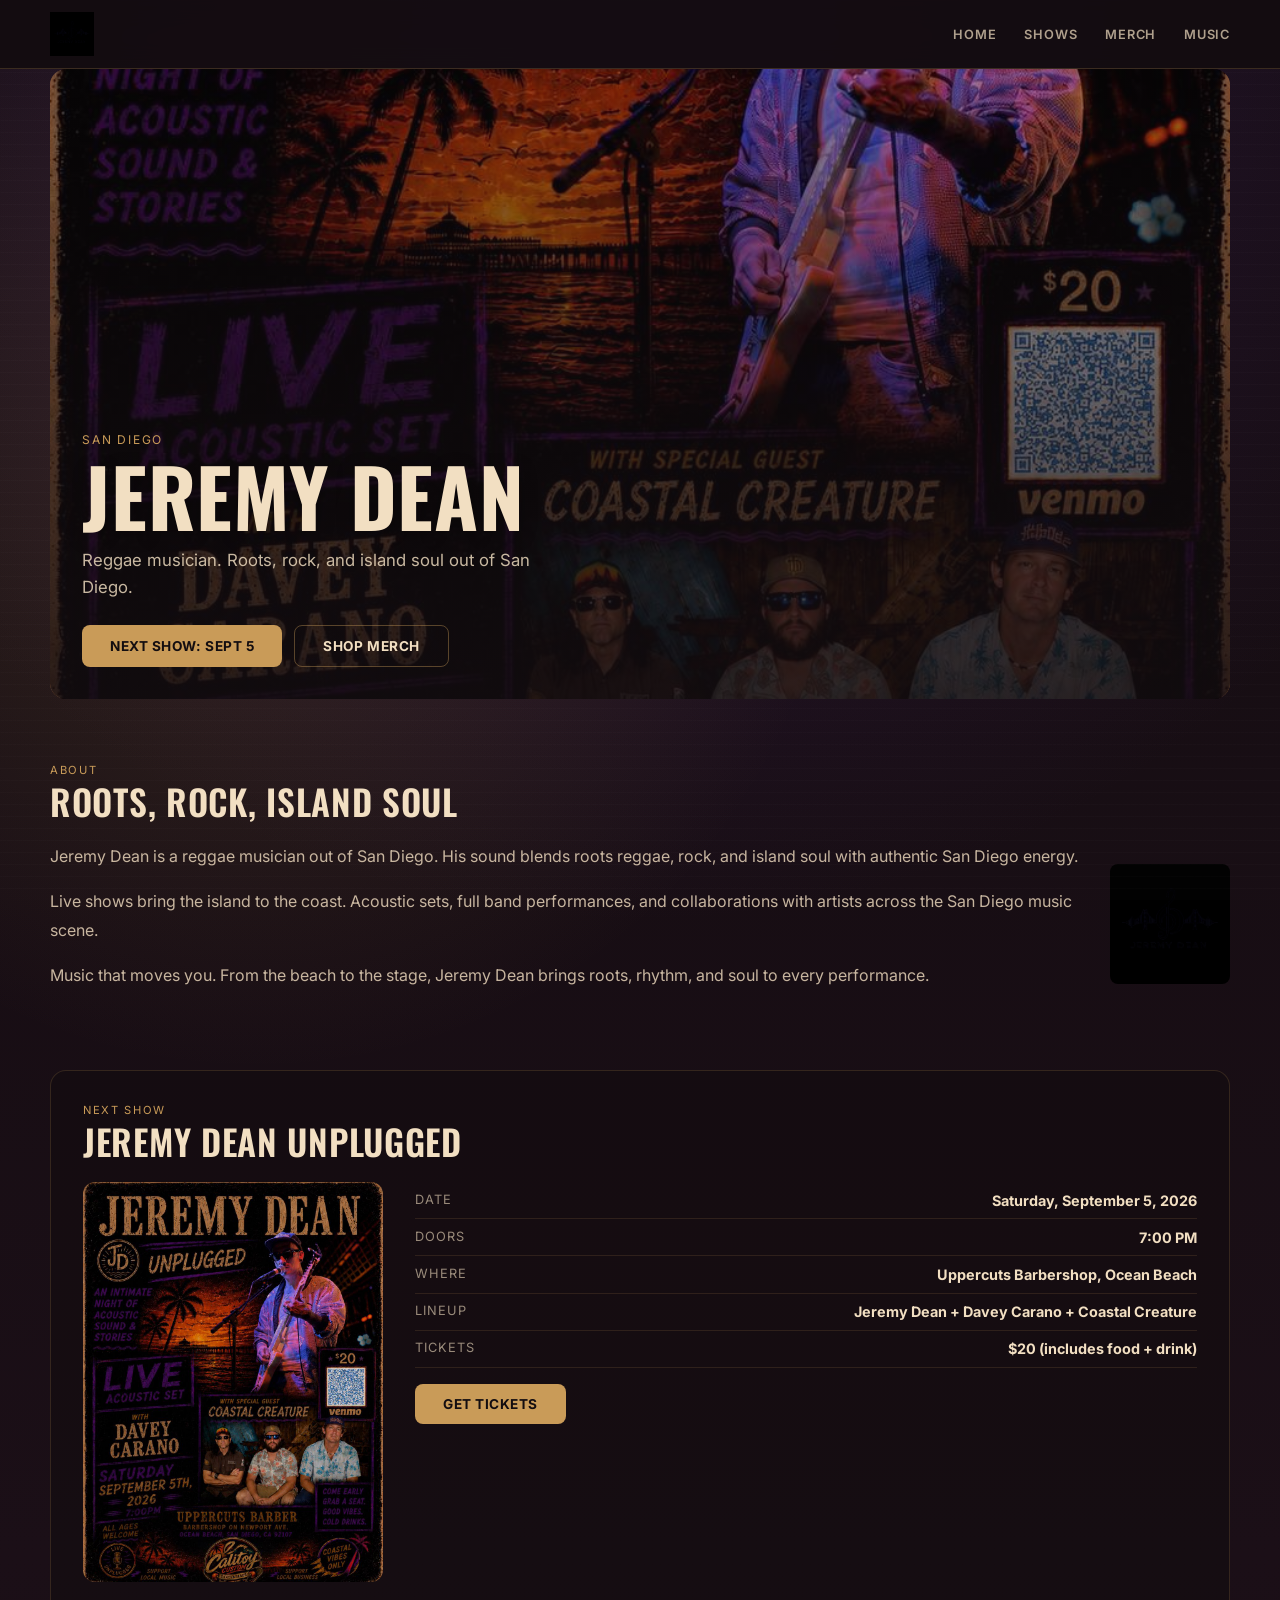
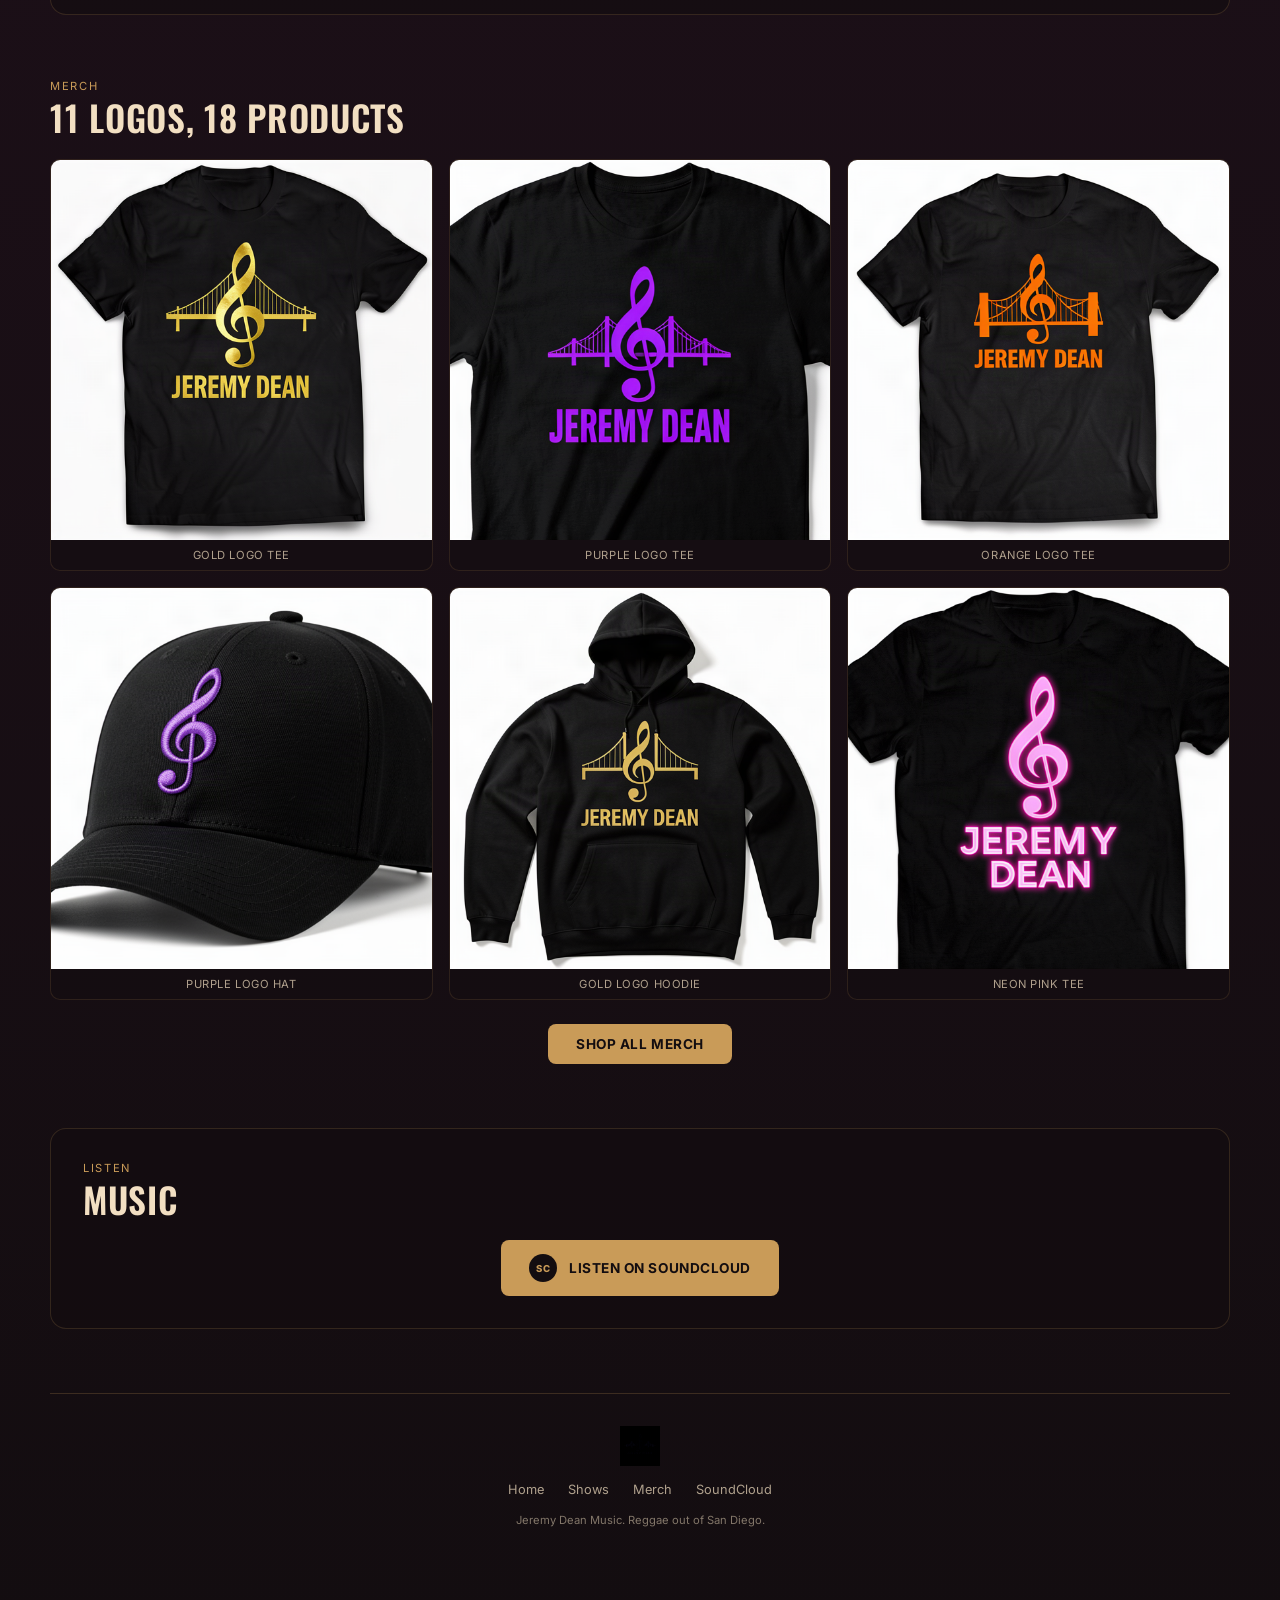
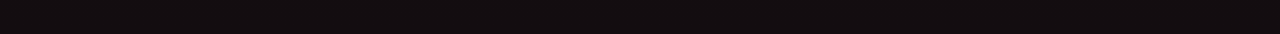
==== commit 8073e042: "Real product mockups with visible logos on all 17 products Generated 17 new AI mockups showing each " ====
--- a/index.html
+++ b/index.html
@@ -95,12 +95,12 @@
     </div>
     <div class="site-merch-preview">
       <div class="site-merch-grid">
-        <div class="site-merch-item"><img src="assets/jeremy-dean-tee-gold-black.jpg" alt="" /><span>Gold Logo Tee</span></div>
-        <div class="site-merch-item"><img src="assets/jeremy-dean-tee-purple-black.jpg" alt="" /><span>Purple Logo Tee</span></div>
-        <div class="site-merch-item"><img src="assets/jeremy-dean-tee-orange-black.jpg" alt="" /><span>Orange Logo Tee</span></div>
-        <div class="site-merch-item"><img src="assets/jeremy-dean-hat-gold.jpg" alt="" /><span>Gold Logo Hat</span></div>
-        <div class="site-merch-item"><img src="assets/jeremy-dean-hoodie-blue-navy.jpg" alt="" /><span>Navy Hoodie</span></div>
-        <div class="site-merch-item"><img src="assets/jeremy-dean-tee-neon-pink.jpg" alt="" /><span>Neon Pink Tee</span></div>
+        <div class="site-merch-item"><img src="assets/jd-mockup-tee-gold.jpg" alt="" /><span>Gold Logo Tee</span></div>
+        <div class="site-merch-item"><img src="assets/jd-mockup-tee-purple.jpg" alt="" /><span>Purple Logo Tee</span></div>
+        <div class="site-merch-item"><img src="assets/jd-mockup-tee-orange.jpg" alt="" /><span>Orange Logo Tee</span></div>
+        <div class="site-merch-item"><img src="assets/jd-mockup-hat-purple.jpg" alt="" /><span>Purple Logo Hat</span></div>
+        <div class="site-merch-item"><img src="assets/jd-mockup-hoodie-gold.jpg" alt="" /><span>Gold Logo Hoodie</span></div>
+        <div class="site-merch-item"><img src="assets/jd-mockup-tee-neonpink.jpg" alt="" /><span>Neon Pink Tee</span></div>
       </div>
       <a href="/merch.html" class="site-btn site-btn--primary">Shop all merch</a>
     </div>
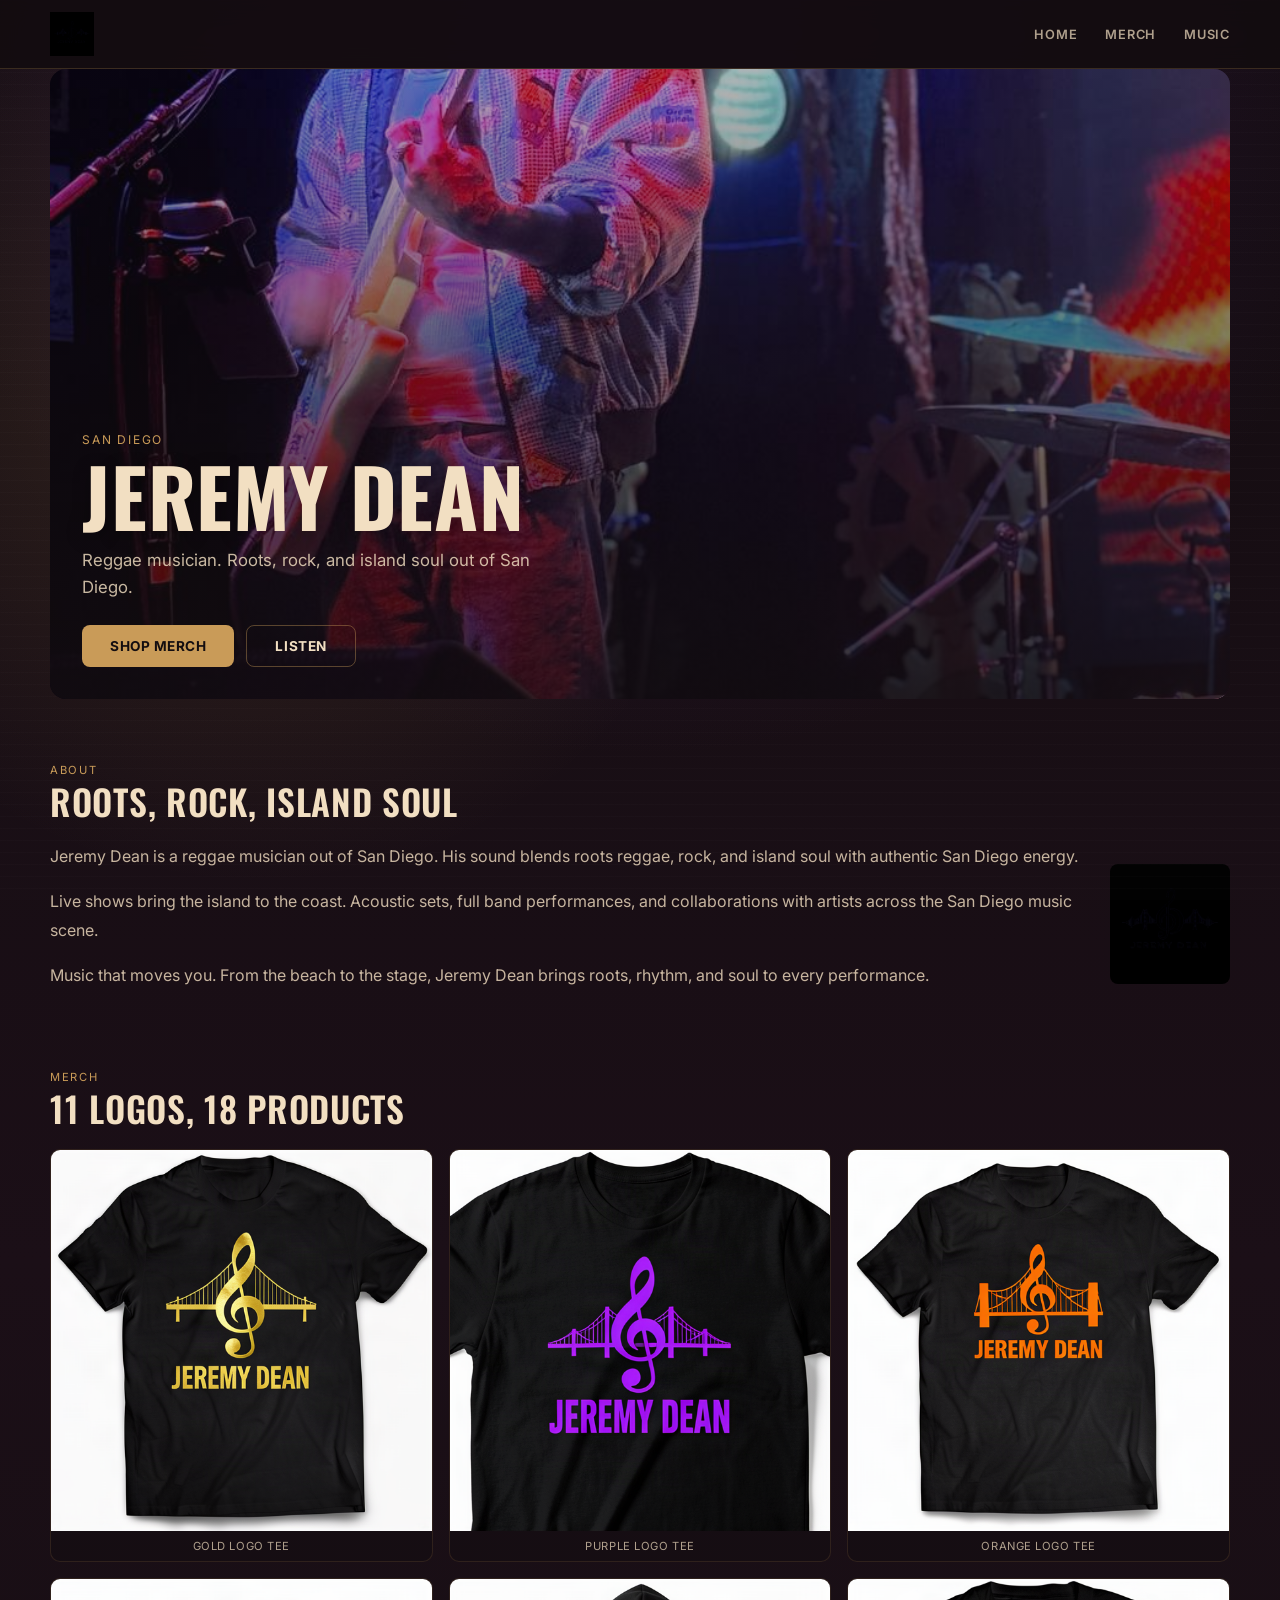
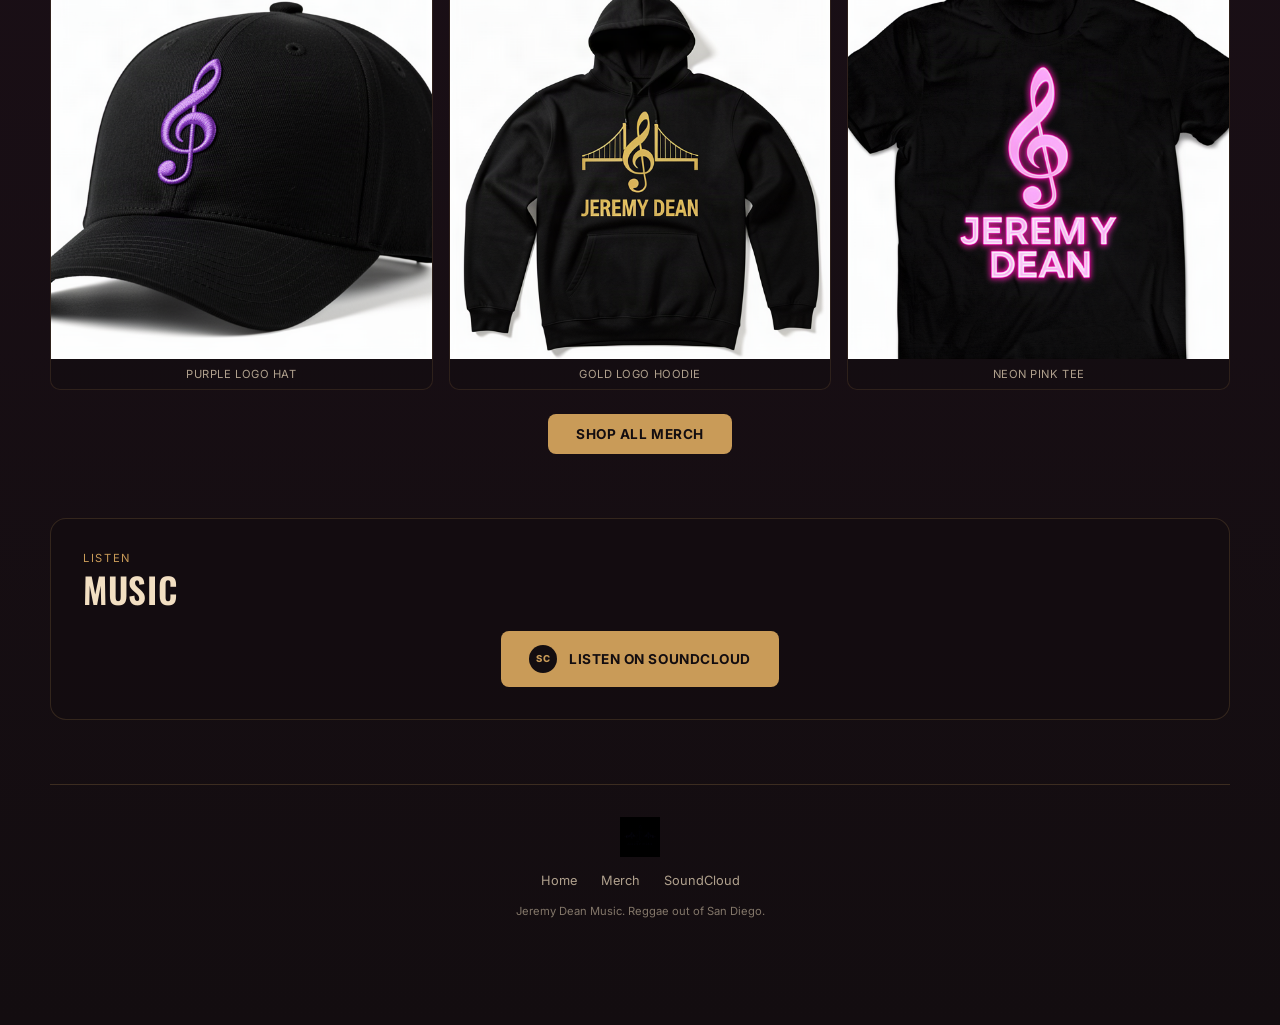
==== commit df380fc9: "Remove past show (Sept 5 Unplugged): drop Next Show CTA/section, Shows nav links, swap hero+og image" ====
--- a/index.html
+++ b/index.html
@@ -9,7 +9,7 @@
 <meta property="og:title" content="Jeremy Dean | Music" />
 <meta property="og:description" content="Jeremy Dean. Reggae musician out of San Diego. Roots, rock, and island soul." />
 <meta property="og:url" content="https://jeremydeanmusic.com" />
-<meta property="og:image" content="https://jeremydeanmusic.com/assets/jeremy-dean-unplugged-poster.jpg" />
+<meta property="og:image" content="https://jeremydeanmusic.com/assets/jeremy-dean-live-wide.jpg" />
 <link rel="preconnect" href="https://fonts.googleapis.com" />
 <link rel="preconnect" href="https://fonts.gstatic.com" crossorigin />
 <link href="https://fonts.googleapis.com/css2?family=Inter:wght@400;500;600;700;800&family=Oswald:wght@400;500;600;700&display=swap" rel="stylesheet" />
@@ -26,7 +26,6 @@
     </a>
     <nav class="site-nav__links">
       <a href="/">Home</a>
-      <a href="/flyer.html">Shows</a>
       <a href="/merch.html">Merch</a>
       <a href="https://on.soundcloud.com/svPY4LJOPZWUl74EOf" target="_blank" rel="noreferrer">Music</a>
     </nav>
@@ -37,7 +36,7 @@
 
   <section class="site-hero">
     <div class="site-hero__bg">
-      <img src="assets/jeremy-dean-unplugged-poster.jpg" alt="" />
+      <img src="assets/jeremy-dean-live-wide.jpg" alt="" />
     </div>
     <div class="site-hero__overlay"></div>
     <div class="site-hero__content">
@@ -45,8 +44,8 @@
       <h1>Jeremy Dean</h1>
       <p class="site-hero__sub">Reggae musician. Roots, rock, and island soul out of San Diego.</p>
       <div class="site-hero__actions">
-        <a href="/flyer.html" class="site-btn site-btn--primary">Next Show: Sept 5</a>
-        <a href="/merch.html" class="site-btn site-btn--ghost">Shop Merch</a>
+        <a href="/merch.html" class="site-btn site-btn--primary">Shop Merch</a>
+        <a href="https://on.soundcloud.com/svPY4LJOPZWUl74EOf" target="_blank" rel="noreferrer" class="site-btn site-btn--ghost">Listen</a>
       </div>
     </div>
   </section>
@@ -68,25 +67,6 @@
     </div>
   </section>
 
-  <section class="site-section site-section--dark">
-    <div class="site-section__head">
-      <p class="site-label">Next Show</p>
-      <h2>Jeremy Dean Unplugged</h2>
-    </div>
-    <div class="site-show-card">
-      <div class="site-show-card__art">
-        <img src="assets/jeremy-dean-unplugged-poster.jpg" alt="Jeremy Dean Unplugged poster" />
-      </div>
-      <div class="site-show-card__info">
-        <div class="site-show-strip"><span>Date</span><strong>Saturday, September 5, 2026</strong></div>
-        <div class="site-show-strip"><span>Doors</span><strong>7:00 PM</strong></div>
-        <div class="site-show-strip"><span>Where</span><strong>Uppercuts Barbershop, Ocean Beach</strong></div>
-        <div class="site-show-strip"><span>Lineup</span><strong>Jeremy Dean + Davey Carano + Coastal Creature</strong></div>
-        <div class="site-show-strip"><span>Tickets</span><strong>$20 (includes food + drink)</strong></div>
-        <a href="/flyer.html" class="site-btn site-btn--primary">Get tickets</a>
-      </div>
-    </div>
-  </section>
 
   <section class="site-section">
     <div class="site-section__head">
@@ -95,12 +75,12 @@
     </div>
     <div class="site-merch-preview">
       <div class="site-merch-grid">
-        <div class="site-merch-item"><img src="assets/jd-mockup-tee-gold.jpg" alt="" /><span>Gold Logo Tee</span></div>
-        <div class="site-merch-item"><img src="assets/jd-mockup-tee-purple.jpg" alt="" /><span>Purple Logo Tee</span></div>
-        <div class="site-merch-item"><img src="assets/jd-mockup-tee-orange.jpg" alt="" /><span>Orange Logo Tee</span></div>
-        <div class="site-merch-item"><img src="assets/jd-mockup-hat-purple.jpg" alt="" /><span>Purple Logo Hat</span></div>
-        <div class="site-merch-item"><img src="assets/jd-mockup-hoodie-gold.jpg" alt="" /><span>Gold Logo Hoodie</span></div>
-        <div class="site-merch-item"><img src="assets/jd-mockup-tee-neonpink.jpg" alt="" /><span>Neon Pink Tee</span></div>
+        <a href="/merch.html" class="site-merch-item"><img src="assets/jd-mockup-tee-gold.jpg" alt="Gold Logo Tee" /><span>Gold Logo Tee</span></a>
+        <a href="/merch.html" class="site-merch-item"><img src="assets/jd-mockup-tee-purple.jpg" alt="Purple Logo Tee" /><span>Purple Logo Tee</span></a>
+        <a href="/merch.html" class="site-merch-item"><img src="assets/jd-mockup-tee-orange.jpg" alt="Orange Logo Tee" /><span>Orange Logo Tee</span></a>
+        <a href="/merch.html" class="site-merch-item"><img src="assets/jd-mockup-hat-purple.jpg" alt="Purple Logo Hat" /><span>Purple Logo Hat</span></a>
+        <a href="/merch.html" class="site-merch-item"><img src="assets/jd-mockup-hoodie-gold.jpg" alt="Gold Logo Hoodie" /><span>Gold Logo Hoodie</span></a>
+        <a href="/merch.html" class="site-merch-item"><img src="assets/jd-mockup-tee-neonpink.jpg" alt="Neon Pink Tee" /><span>Neon Pink Tee</span></a>
       </div>
       <a href="/merch.html" class="site-btn site-btn--primary">Shop all merch</a>
     </div>
@@ -124,8 +104,7 @@
       <img src="assets/jeremy-dean-brand-mark.jpg" alt="Jeremy Dean" class="site-footer__logo" />
       <div class="site-footer__links">
         <a href="/">Home</a>
-        <a href="/flyer.html">Shows</a>
-        <a href="/merch.html">Merch</a>
+          <a href="/merch.html">Merch</a>
         <a href="https://on.soundcloud.com/svPY4LJOPZWUl74EOf" target="_blank" rel="noreferrer">SoundCloud</a>
       </div>
       <p class="site-footer__copy">Jeremy Dean Music. Reggae out of San Diego.</p>
--- a/site.css
+++ b/site.css
@@ -247,6 +247,14 @@
   border: 1px solid rgba(201, 155, 88, 0.14);
   border-radius: 10px;
   overflow: hidden;
+  display: block;
+  text-decoration: none;
+  color: inherit;
+  transition: transform 0.15s, border-color 0.15s;
+}
+.site-merch-item:hover {
+  transform: translateY(-3px);
+  border-color: rgba(201, 155, 88, 0.4);
 }
 .site-merch-item img {
   width: 100%;
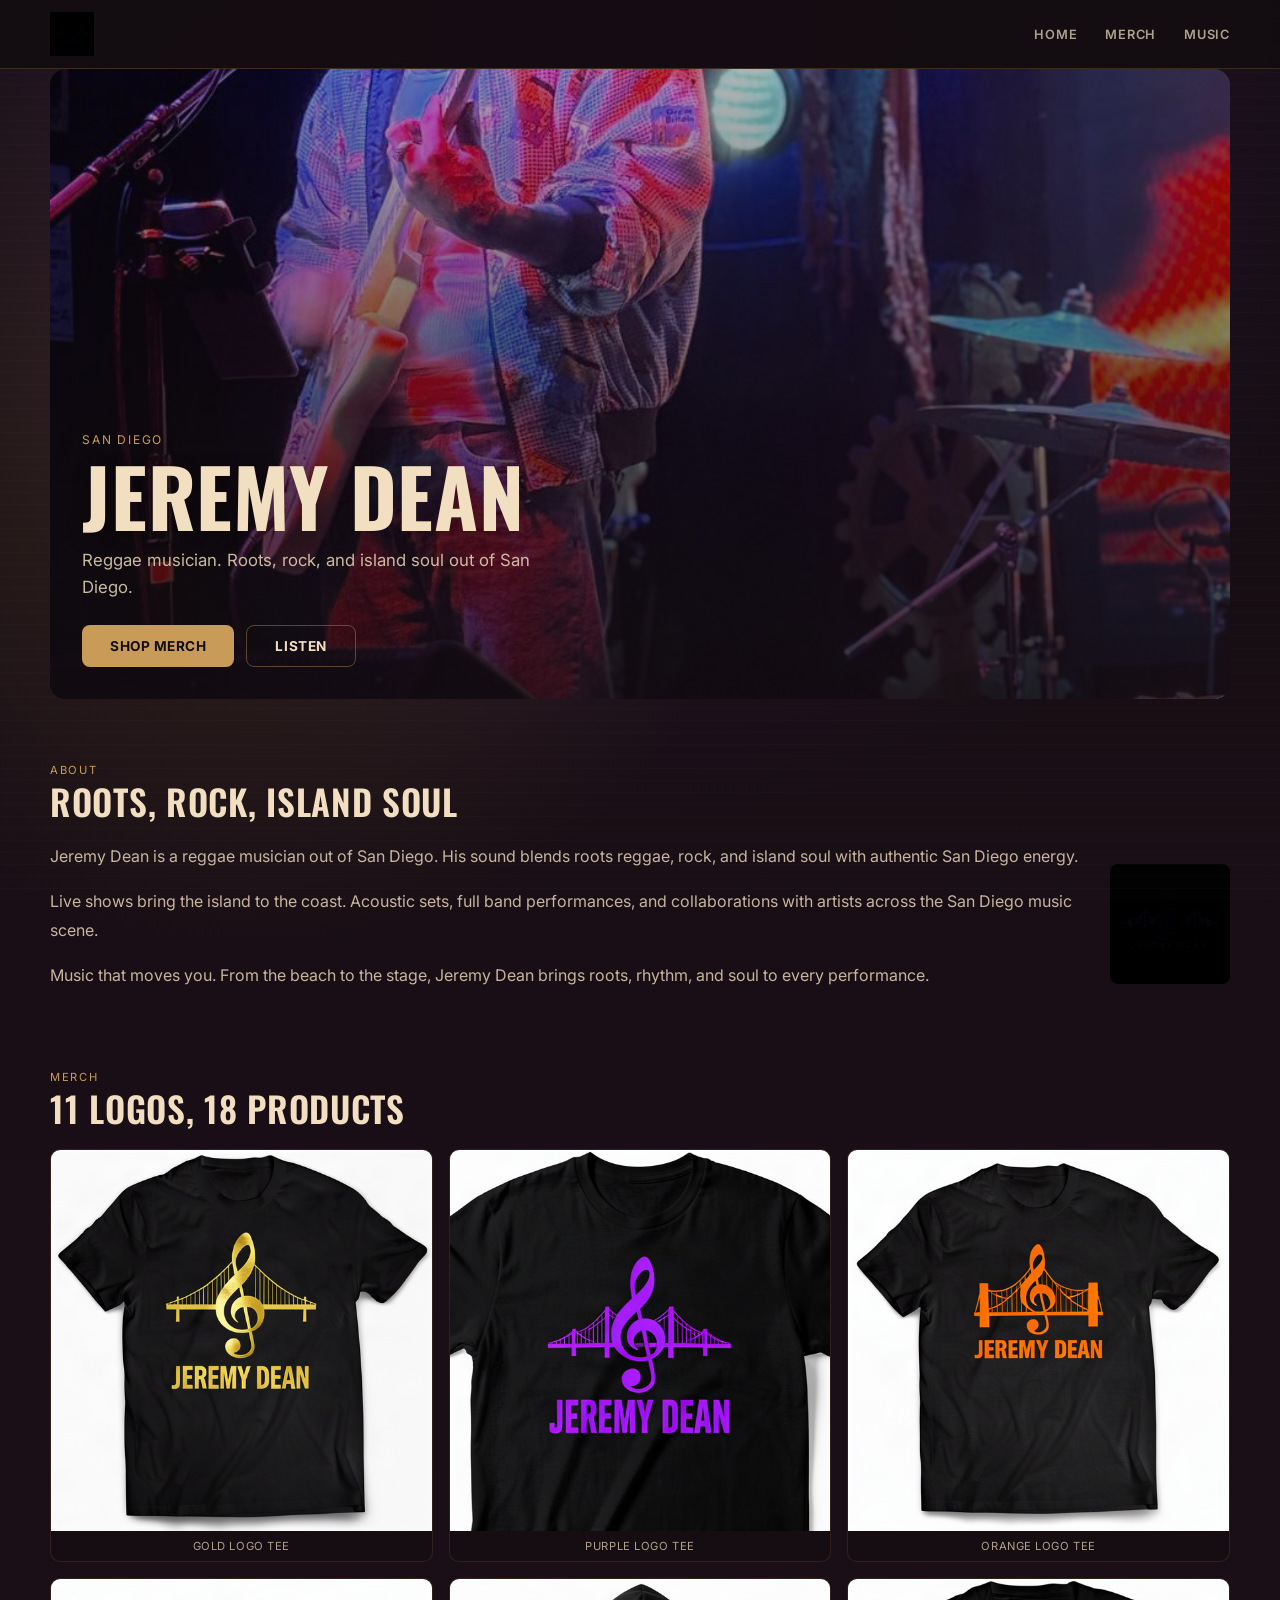
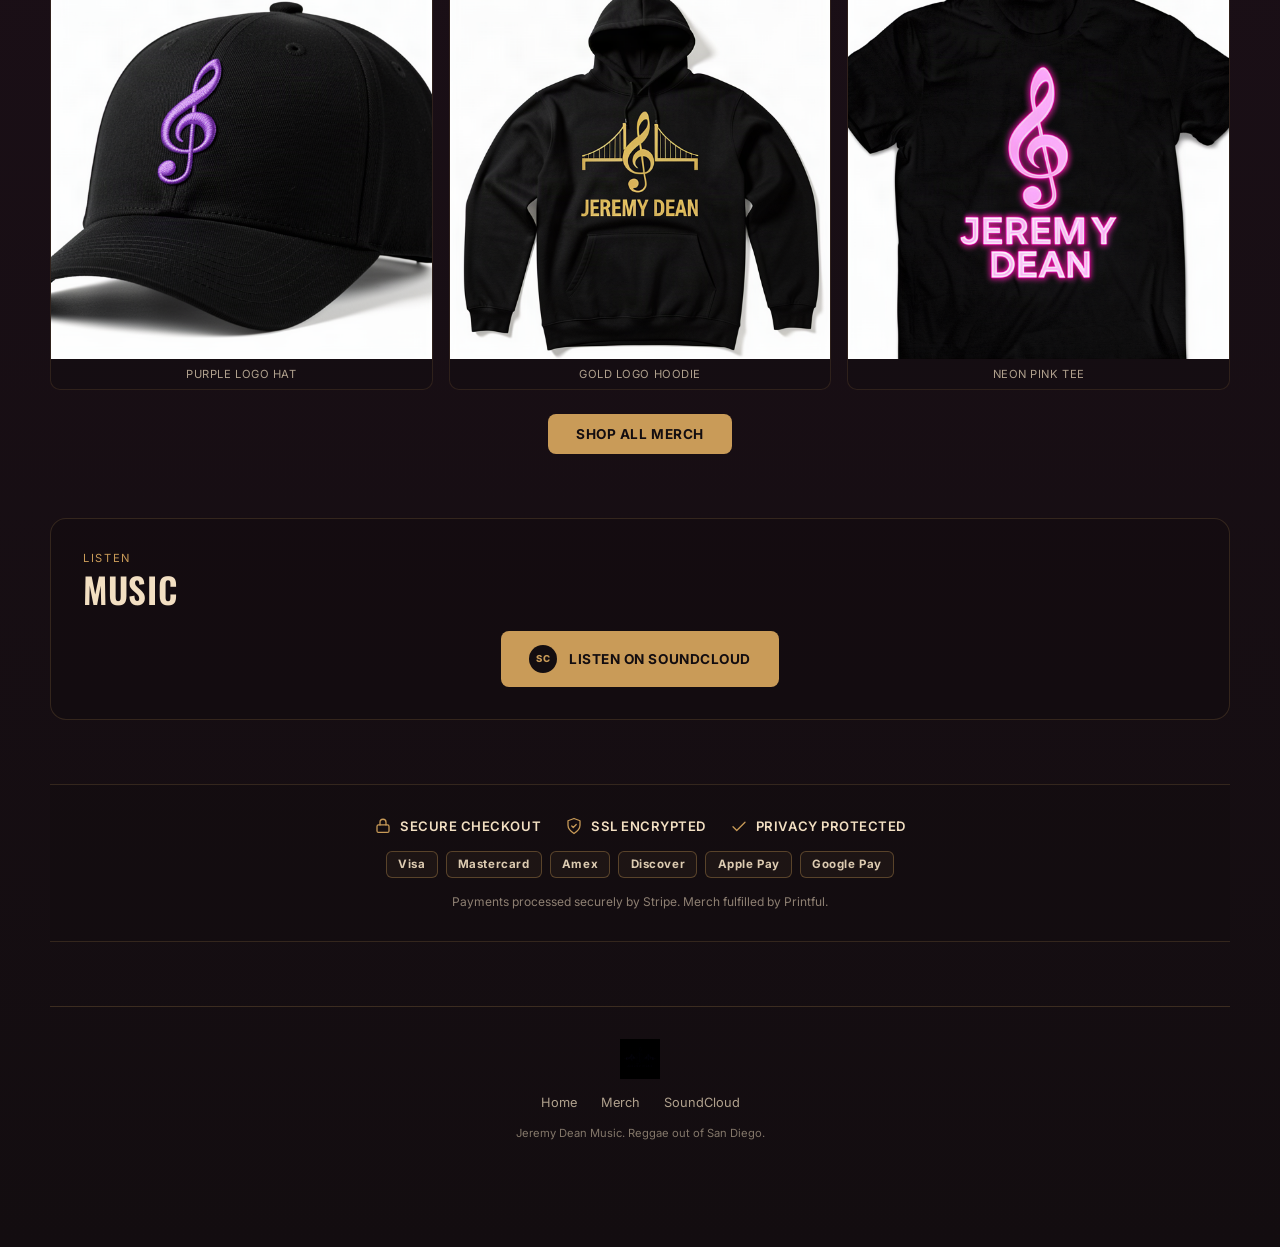
==== commit d4a263b9: "Add payment trust badge strip to homepage (secure checkout, SSL, card networks, Apple/Google Pay)" ====
--- a/index.html
+++ b/index.html
@@ -99,6 +99,34 @@
     </div>
   </section>
 
+  <section class="site-trust" aria-label="Secure checkout and accepted payment methods">
+    <div class="site-trust__inner">
+      <div class="site-trust__badges">
+        <span class="site-trust__badge">
+          <svg viewBox="0 0 24 24" width="18" height="18" fill="none" stroke="currentColor" stroke-width="1.7" stroke-linecap="round" stroke-linejoin="round" aria-hidden="true"><rect x="4" y="10.5" width="16" height="10" rx="2"/><path d="M8 10.5V7a4 4 0 0 1 8 0v3.5"/></svg>
+          Secure Checkout
+        </span>
+        <span class="site-trust__badge">
+          <svg viewBox="0 0 24 24" width="18" height="18" fill="none" stroke="currentColor" stroke-width="1.7" stroke-linecap="round" stroke-linejoin="round" aria-hidden="true"><path d="M12 2 4 5v6c0 5 3.5 8 8 11 4.5-3 8-6 8-11V5z"/><path d="m9 12 2 2 4-4"/></svg>
+          SSL Encrypted
+        </span>
+        <span class="site-trust__badge">
+          <svg viewBox="0 0 24 24" width="18" height="18" fill="none" stroke="currentColor" stroke-width="1.7" stroke-linecap="round" stroke-linejoin="round" aria-hidden="true"><path d="M20 7 9 18l-5-5"/></svg>
+          Privacy Protected
+        </span>
+      </div>
+      <div class="site-trust__cards" aria-label="Accepted payment methods">
+        <span class="site-trust__card">Visa</span>
+        <span class="site-trust__card">Mastercard</span>
+        <span class="site-trust__card">Amex</span>
+        <span class="site-trust__card">Discover</span>
+        <span class="site-trust__card">Apple&nbsp;Pay</span>
+        <span class="site-trust__card">Google&nbsp;Pay</span>
+      </div>
+      <p class="site-trust__note">Payments processed securely by Stripe. Merch fulfilled by Printful.</p>
+    </div>
+  </section>
+
   <footer class="site-footer">
     <div class="site-footer__inner">
       <img src="assets/jeremy-dean-brand-mark.jpg" alt="Jeremy Dean" class="site-footer__logo" />
--- a/site.css
+++ b/site.css
@@ -338,3 +338,64 @@
   font-size: 0.7rem;
   color: rgba(242, 223, 194, 0.5);
 }
+
+/* Payment trust strip */
+.site-trust {
+  background: rgba(19, 13, 16, 0.6);
+  border-top: 1px solid rgba(201, 155, 88, 0.18);
+  border-bottom: 1px solid rgba(201, 155, 88, 0.18);
+  padding: 2rem 1rem;
+}
+.site-trust__inner {
+  width: min(1180px, calc(100% - 2rem));
+  margin: 0 auto;
+  display: flex;
+  flex-direction: column;
+  align-items: center;
+  gap: 1rem;
+  text-align: center;
+}
+.site-trust__badges {
+  display: flex;
+  flex-wrap: wrap;
+  justify-content: center;
+  gap: 1.5rem;
+}
+.site-trust__badge {
+  display: inline-flex;
+  align-items: center;
+  gap: 0.5rem;
+  color: #f2dfc2;
+  font-size: 0.82rem;
+  font-weight: 600;
+  letter-spacing: 0.04em;
+  text-transform: uppercase;
+}
+.site-trust__badge svg { color: #c99b58; flex-shrink: 0; }
+.site-trust__cards {
+  display: flex;
+  flex-wrap: wrap;
+  justify-content: center;
+  gap: 0.5rem;
+}
+.site-trust__card {
+  display: inline-flex;
+  align-items: center;
+  padding: 0.35rem 0.7rem;
+  border: 1px solid rgba(201, 155, 88, 0.35);
+  border-radius: 6px;
+  background: rgba(201, 155, 88, 0.06);
+  color: rgba(242, 223, 194, 0.9);
+  font-size: 0.72rem;
+  font-weight: 700;
+  letter-spacing: 0.05em;
+}
+.site-trust__note {
+  color: rgba(242, 223, 194, 0.55);
+  font-size: 0.75rem;
+  margin: 0;
+}
+@media (max-width: 560px) {
+  .site-trust__badges { gap: 1rem; }
+  .site-trust__badge { font-size: 0.72rem; }
+}
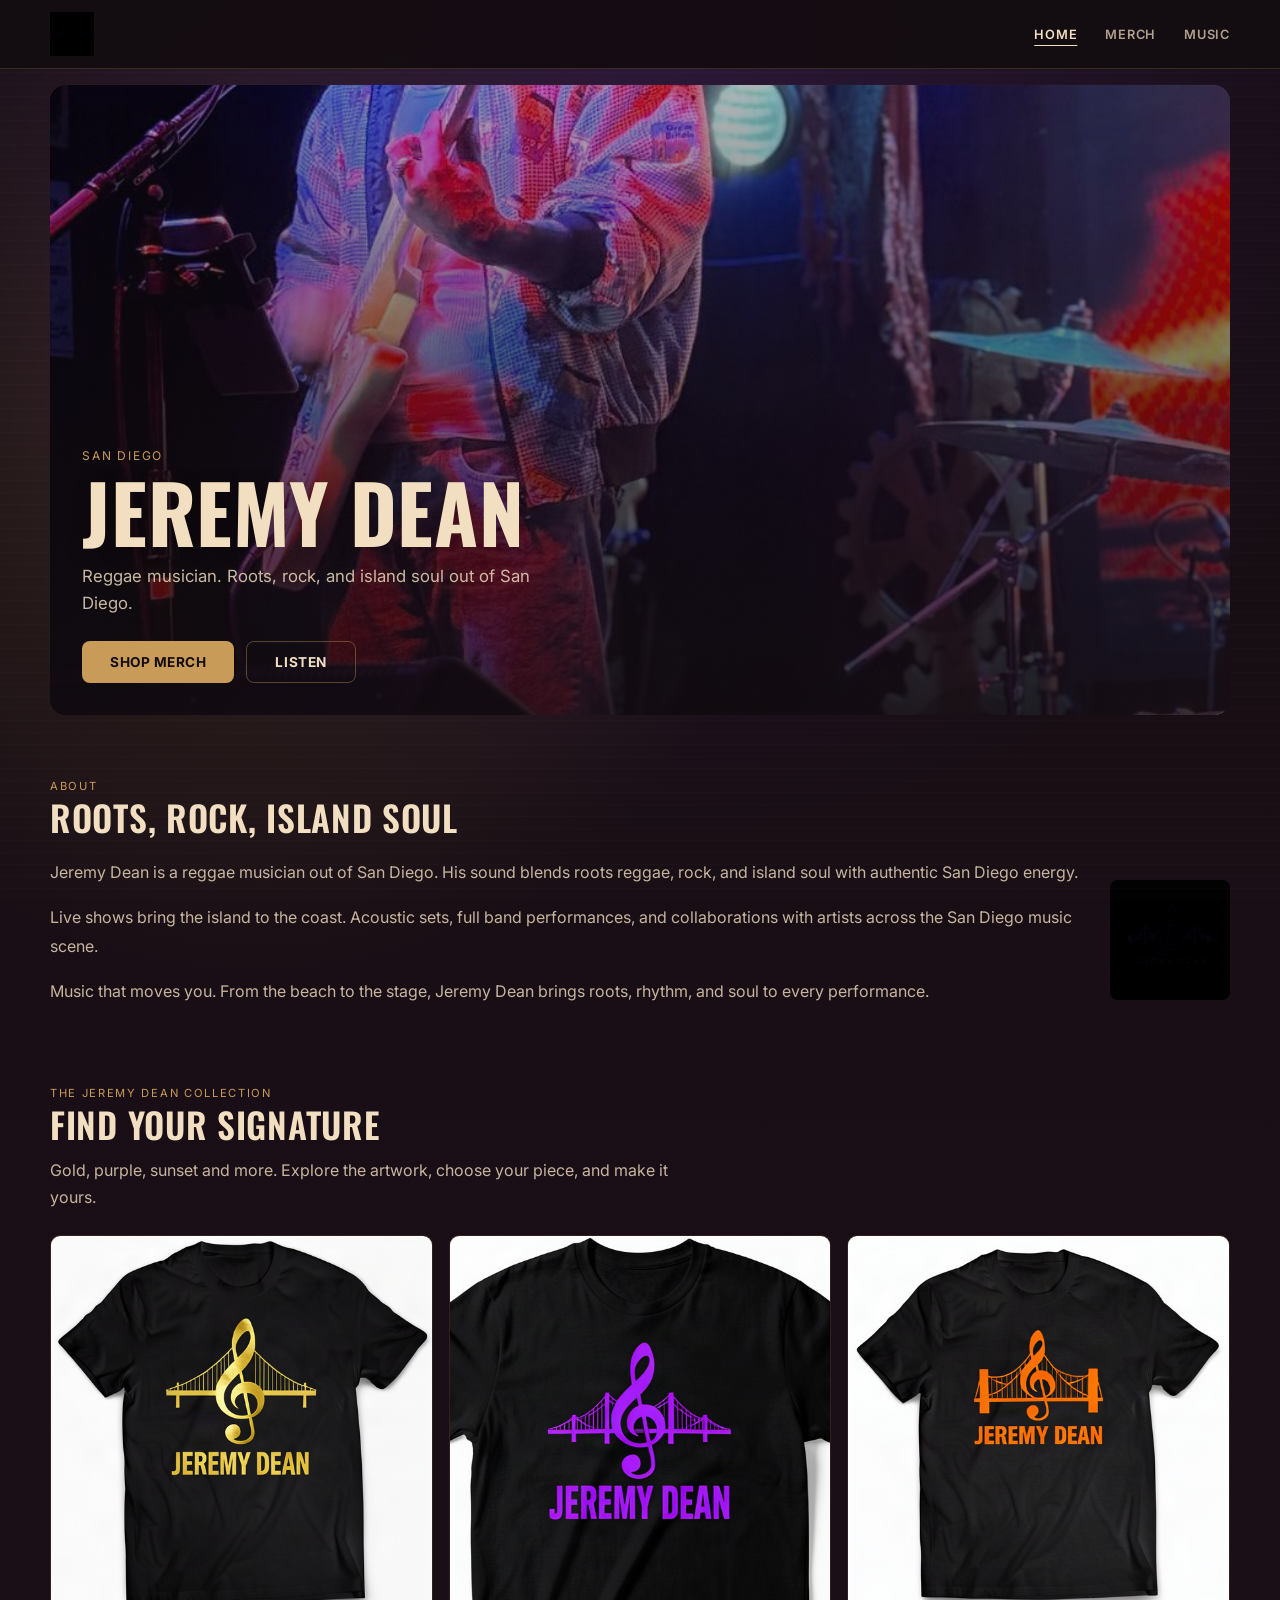
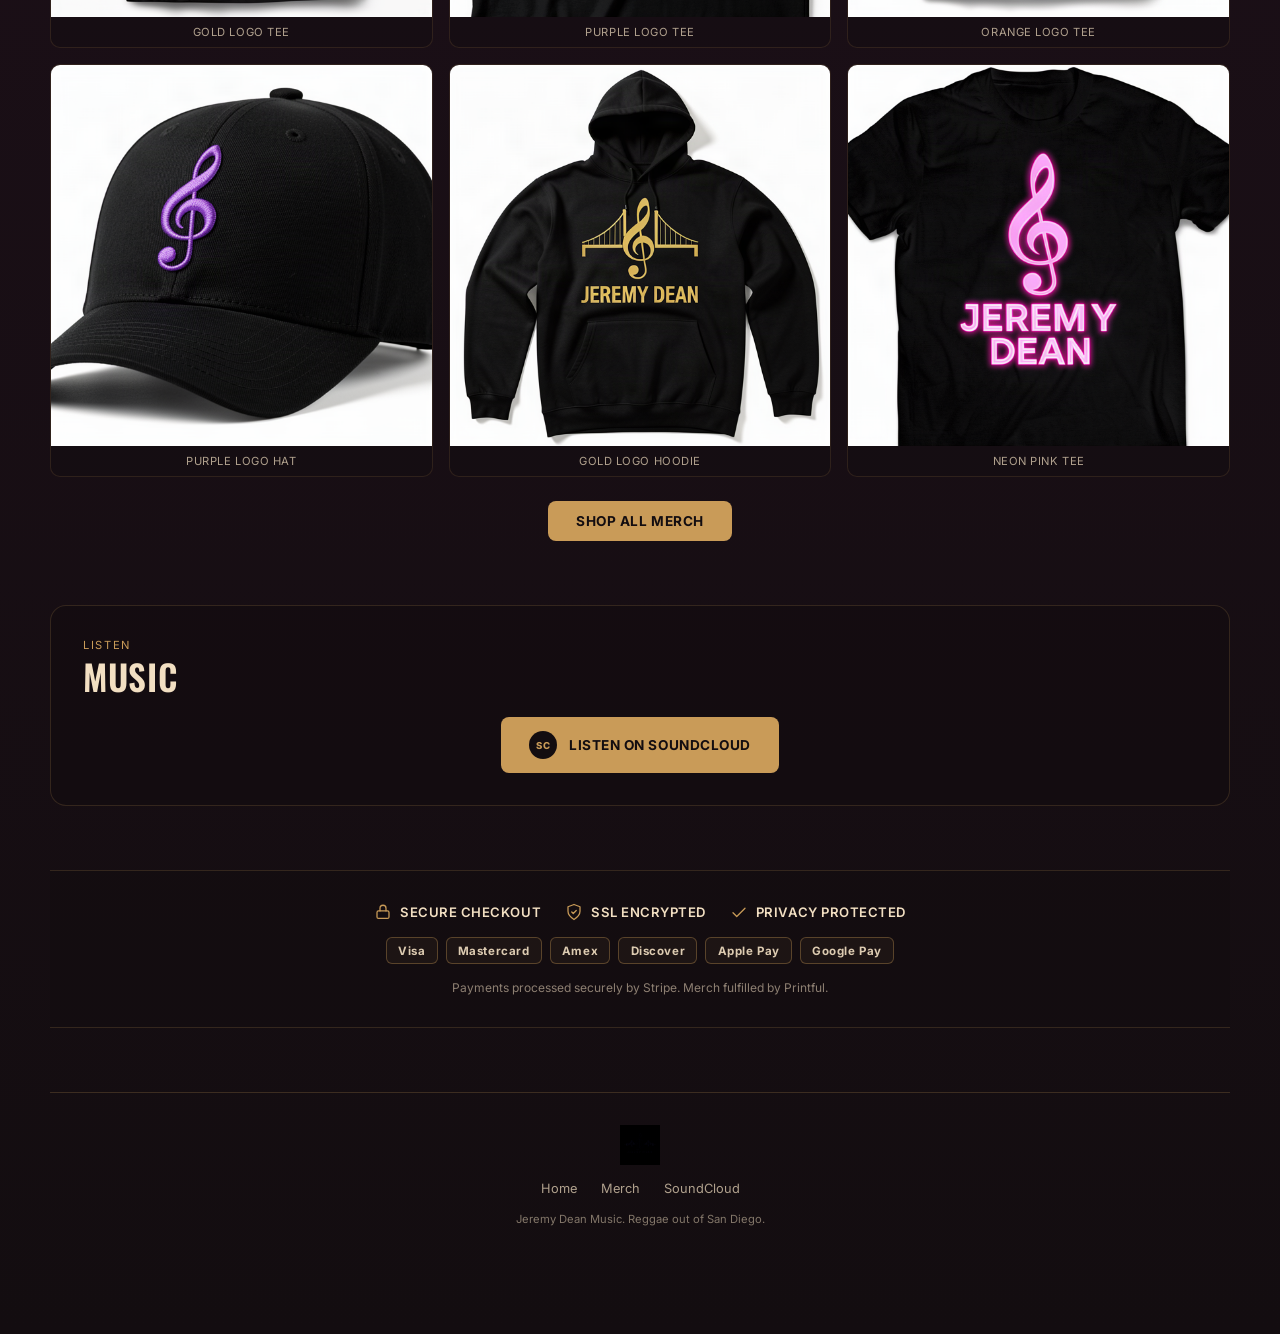
==== commit 67babb73: "Refresh merch browsing and align cart with single-item checkout" ====
--- a/index.html
+++ b/index.html
@@ -25,14 +25,15 @@
       <img src="assets/jeremy-dean-brand-mark.jpg" alt="Jeremy Dean" />
     </a>
     <nav class="site-nav__links">
-      <a href="/">Home</a>
+      <a href="/" aria-current="page">Home</a>
       <a href="/merch.html">Merch</a>
       <a href="https://on.soundcloud.com/svPY4LJOPZWUl74EOf" target="_blank" rel="noreferrer">Music</a>
     </nav>
   </div>
 </header>
 
-<main class="site-main">
+<a class="skip-link" href="#main">Skip to content</a>
+<main class="site-main" id="main">
 
   <section class="site-hero">
     <div class="site-hero__bg">
@@ -70,12 +71,13 @@
 
   <section class="site-section">
     <div class="site-section__head">
-      <p class="site-label">Merch</p>
-      <h2>11 logos, 18 products</h2>
+      <p class="site-label">The Jeremy Dean collection</p>
+      <h2>Find your signature</h2>
+      <p class="site-collection-copy">Gold, purple, sunset and more. Explore the artwork, choose your piece, and make it yours.</p>
     </div>
     <div class="site-merch-preview">
       <div class="site-merch-grid">
-        <a href="/merch.html" class="site-merch-item"><img src="assets/jd-mockup-tee-gold.jpg" alt="Gold Logo Tee" /><span>Gold Logo Tee</span></a>
+        <a href="/merch.html" class="site-merch-item"><img src="assets/jd-mockup-tee-gold.jpg" alt="Gold Logo Tee" loading="lazy" /><span>Gold Logo Tee</span></a>
         <a href="/merch.html" class="site-merch-item"><img src="assets/jd-mockup-tee-purple.jpg" alt="Purple Logo Tee" /><span>Purple Logo Tee</span></a>
         <a href="/merch.html" class="site-merch-item"><img src="assets/jd-mockup-tee-orange.jpg" alt="Orange Logo Tee" /><span>Orange Logo Tee</span></a>
         <a href="/merch.html" class="site-merch-item"><img src="assets/jd-mockup-hat-purple.jpg" alt="Purple Logo Hat" /><span>Purple Logo Hat</span></a>
@@ -86,7 +88,7 @@
     </div>
   </section>
 
-  <section class="site-section site-section--dark">
+  <section class="site-section site-section--dark" id="music">
     <div class="site-section__head">
       <p class="site-label">Listen</p>
       <h2>Music</h2>
@@ -143,4 +145,4 @@
 
 </body>
 </html>
-<!-- cache bust Wed Sep  2 03:53:44 UTC 2026 -->
+
--- a/site.css
+++ b/site.css
@@ -399,3 +399,17 @@
   .site-trust__badges { gap: 1rem; }
   .site-trust__badge { font-size: 0.72rem; }
 }
+
+/* Collection refresh */
+.skip-link { position: fixed; top: -100px; left: 1rem; z-index: 2000; background: #fff; color: #14110f; padding: .8rem 1.2rem; border-radius: 6px; }
+.skip-link:focus { top: 1rem; }
+a:focus-visible, button:focus-visible { outline: 3px solid #c99b58; outline-offset: 4px; }
+.site-nav__links a[aria-current="page"] { color: #f2dfc2; text-decoration: underline; text-underline-offset: 6px; }
+.site-collection-copy { color: rgba(242,223,194,.8); line-height: 1.7; max-width: 640px; margin-top: 1rem; }
+.site-hero { margin-top: 1rem; }
+.design-card, .attire-card { font: inherit; color: inherit; text-align: center; }
+.design-card__name { display: block; }
+.shop-status { max-width: 600px; margin: 1rem auto; color: #8b2d20; font-weight: 600; line-height: 1.6; }
+.shop-status:empty { display: none; }
+@media (max-width: 560px) { .site-nav__links { gap: 1rem; } .site-hero__content { padding: 1.5rem; } }
+@media (prefers-reduced-motion: reduce) { html { scroll-behavior: auto; } *, *::before, *::after { transition: none !important; animation: none !important; } }
